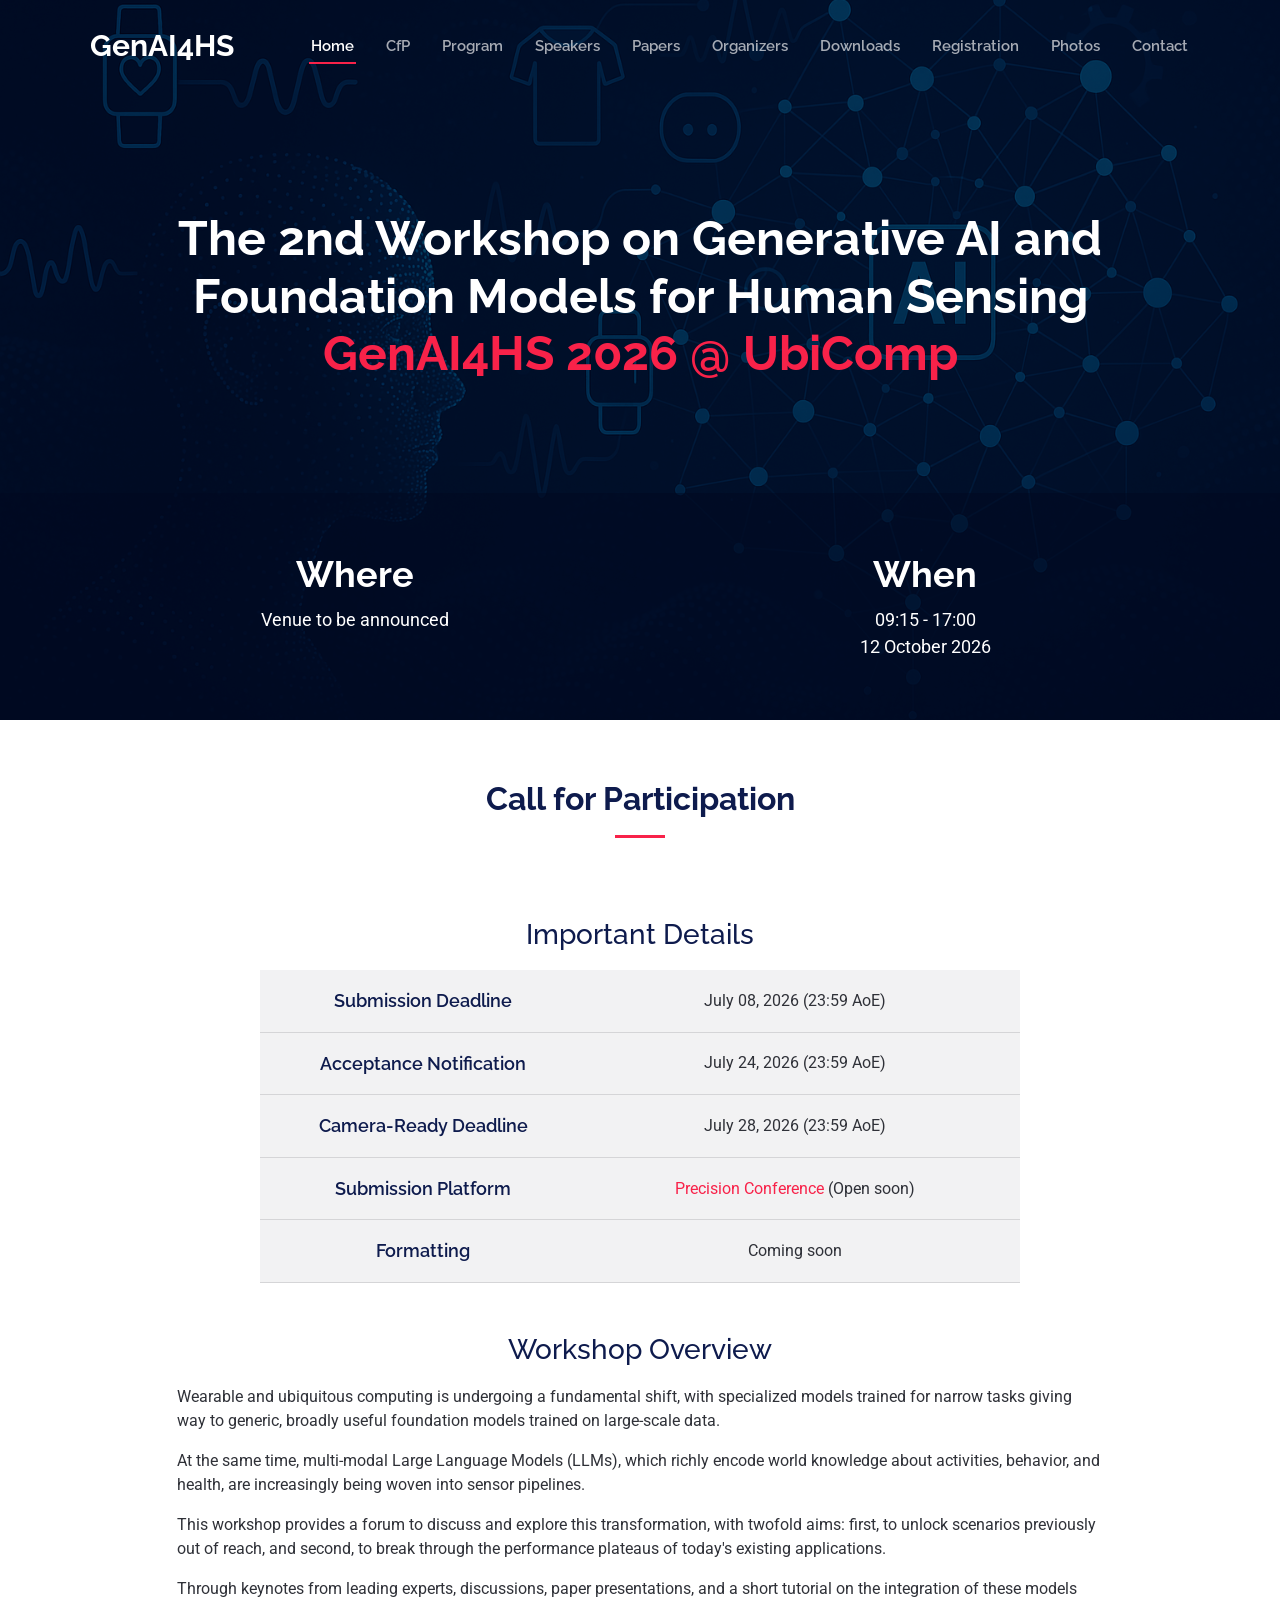
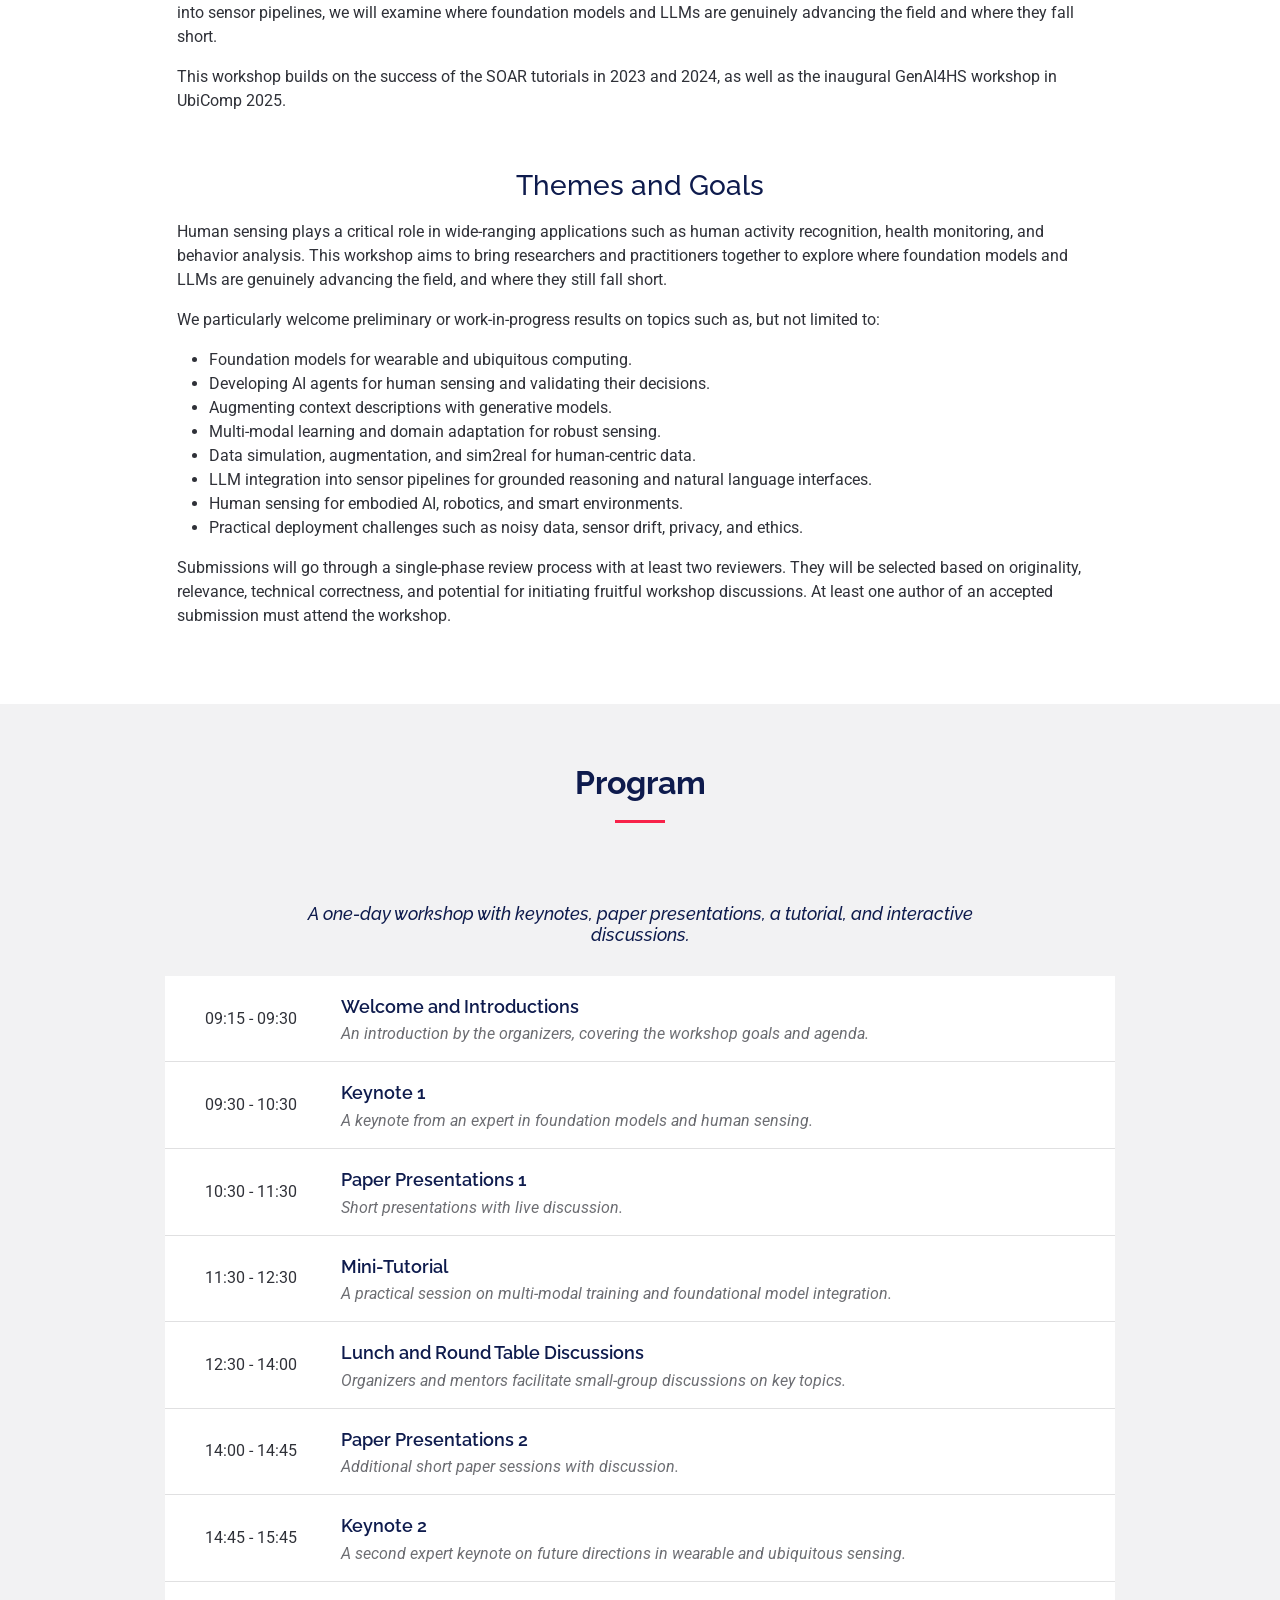
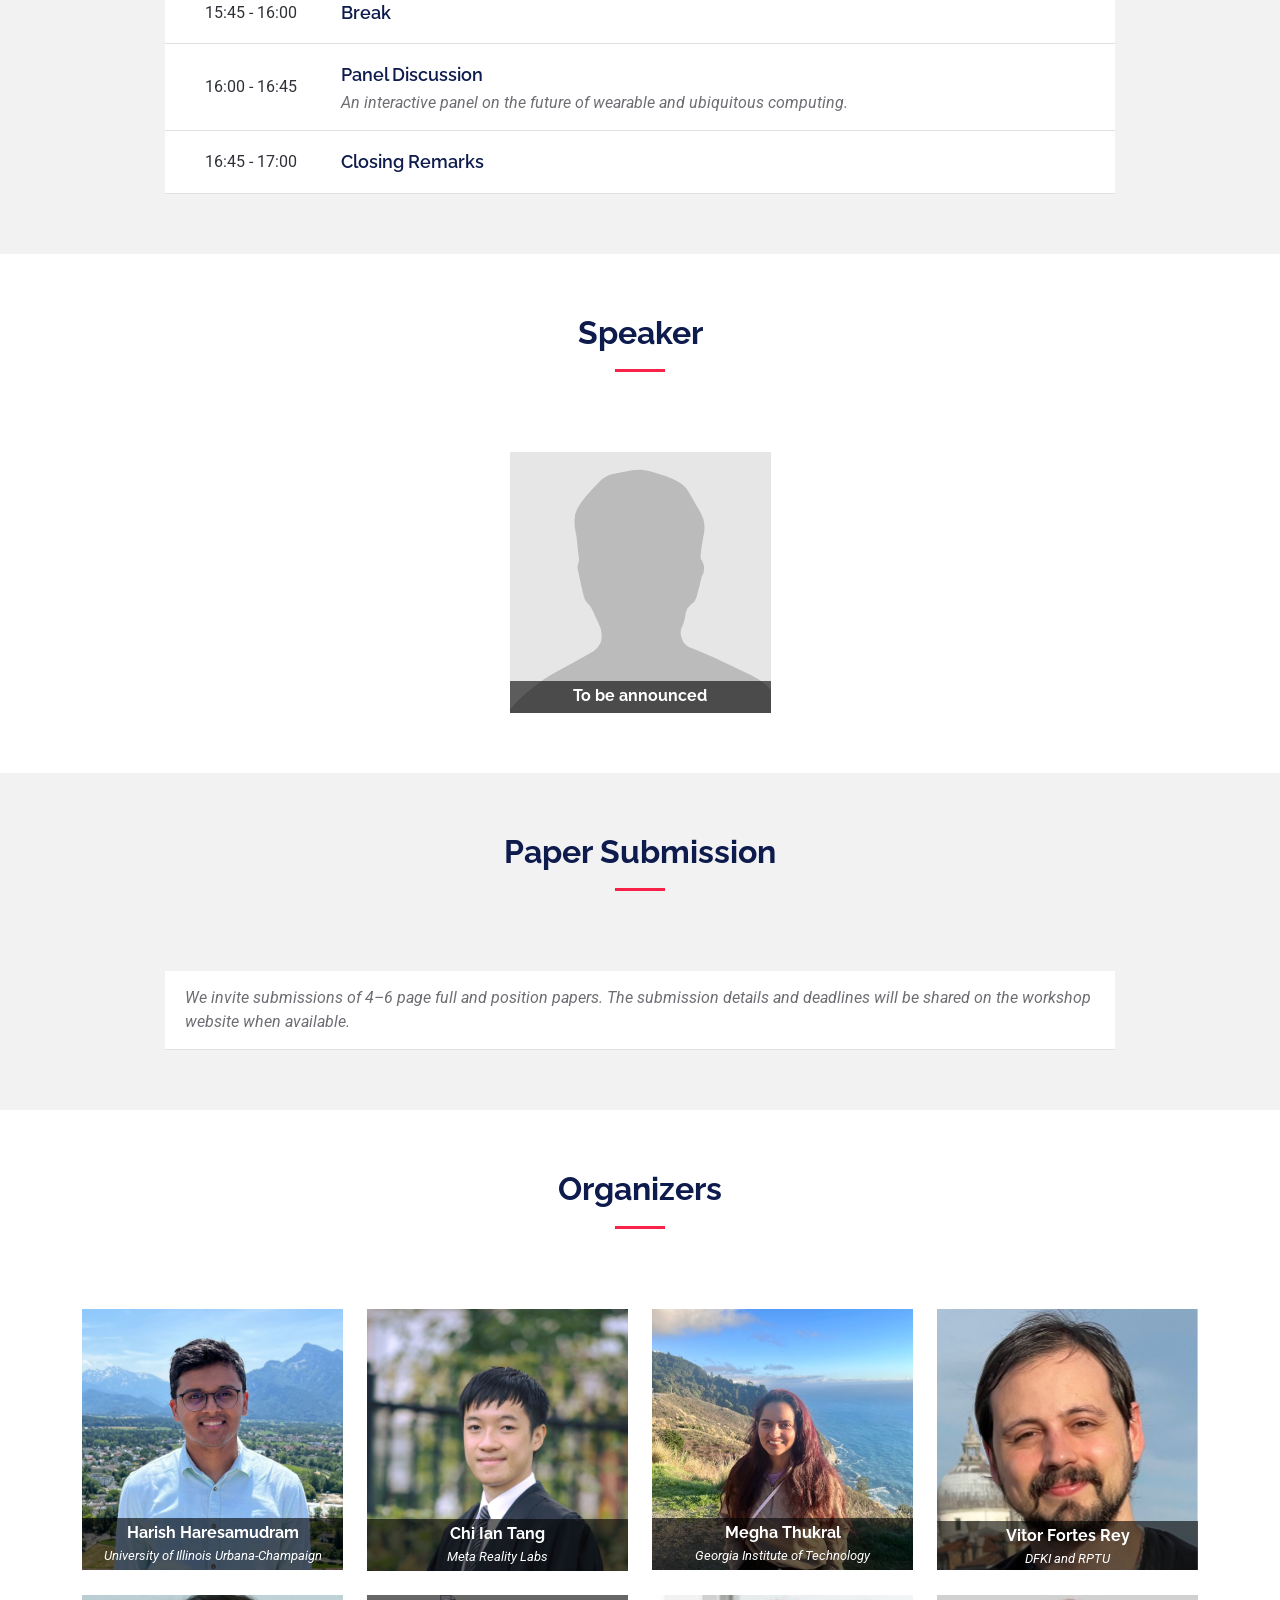
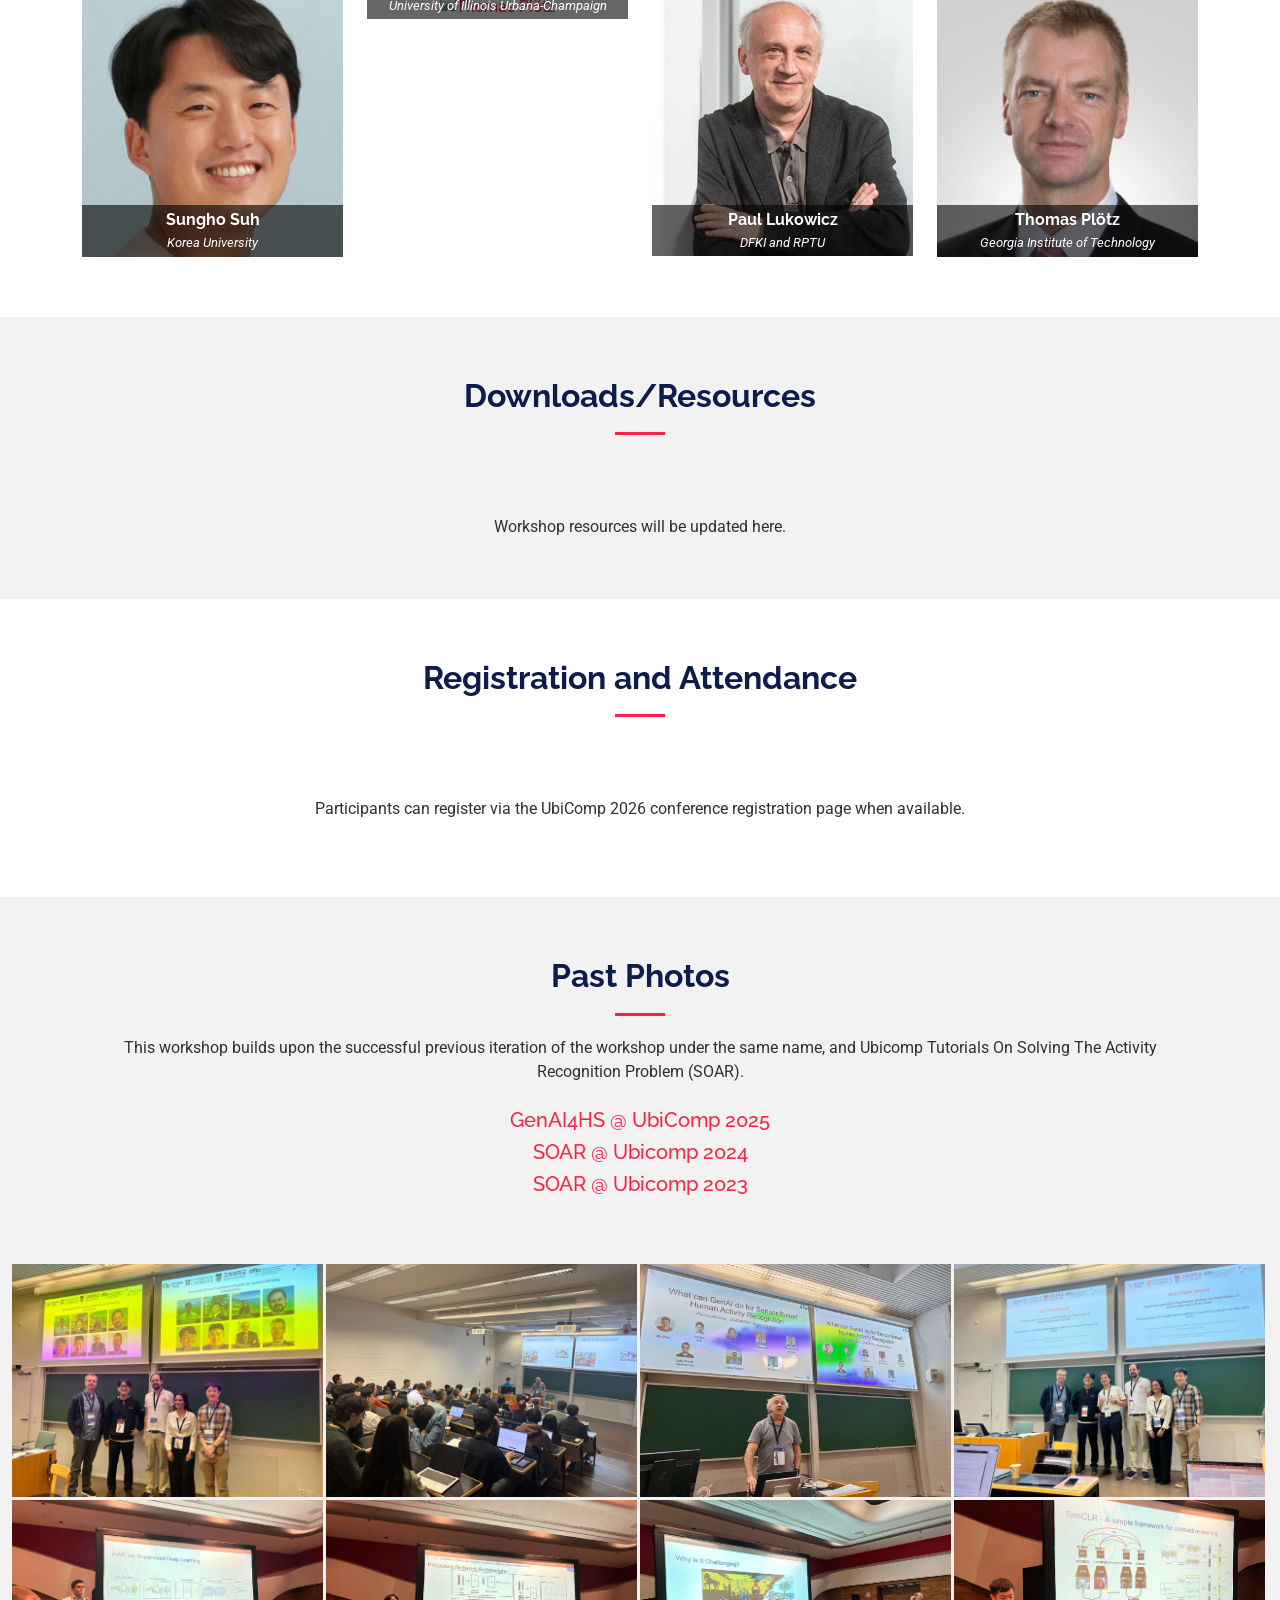
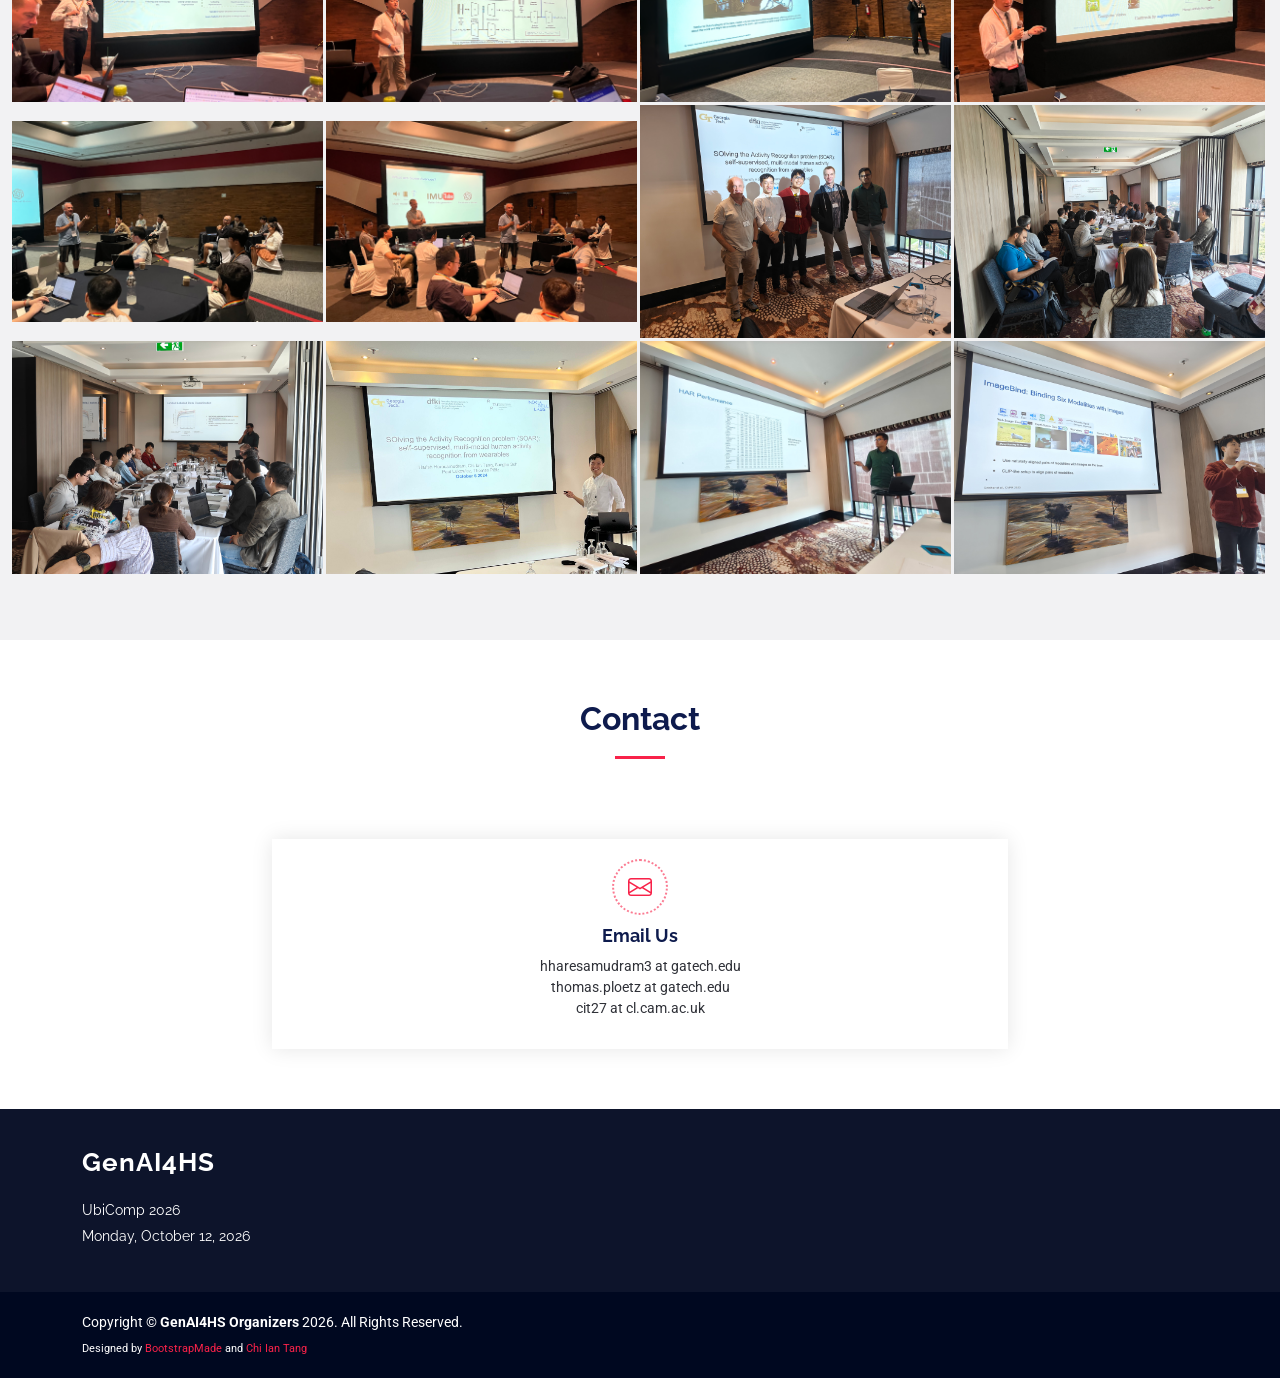
==== 2026/index.html @ e071edc5 "Update website structure" ====
<!DOCTYPE html>
<html lang="en">

<head>
  <meta charset="utf-8">
  <meta content="width=device-width, initial-scale=1.0" name="viewport">
  <title>GenAI4HS 2026</title>
  <meta name="description" content="GenAI4HS 2026 workshop website for generative AI and foundation models in human sensing.">
  <meta name="keywords" content="GenAI4HS, human sensing, generative AI, foundation models, UbiComp 2026">

  <!-- Favicons -->
  <link rel="icon" href="https://www.ubicomp.org/ubicomp-iswc-2025/wp-content/uploads/2024/12/Ubicomp_2025_icon-200x200.png" sizes="192x192">
  <link rel="apple-touch-icon" href="https://www.ubicomp.org/ubicomp-iswc-2025/wp-content/uploads/2024/12/Ubicomp_2025_icon-200x200.png">

  <!-- Fonts -->
  <link href="https://fonts.googleapis.com" rel="preconnect">
  <link href="https://fonts.gstatic.com" rel="preconnect" crossorigin>
  <link href="https://fonts.googleapis.com/css2?family=Roboto:ital,wght@0,100;0,300;0,400;0,500;0,700;0,900;1,100;1,300;1,400;1,500;1,700;1,900&family=Raleway:ital,wght@0,100;0,200;0,300;0,400;0,500;0,600;0,700;0,800;0,900;1,100;1,200;1,300;1,400;1,500;1,600;1,700;1,800;1,900&display=swap" rel="stylesheet">
  <link rel="stylesheet" href="https://cdnjs.cloudflare.com/ajax/libs/font-awesome/6.6.0/css/all.min.css">

  <!-- Vendor CSS Files -->
  <link href="../assets/vendor/bootstrap/css/bootstrap.min.css" rel="stylesheet">
  <link href="../assets/vendor/bootstrap-icons/bootstrap-icons.css" rel="stylesheet">
  <link href="../assets/vendor/aos/aos.css" rel="stylesheet">
  <link href="../assets/vendor/glightbox/css/glightbox.min.css" rel="stylesheet">
  <link href="../assets/vendor/swiper/swiper-bundle.min.css" rel="stylesheet">

  <!-- Main CSS File -->
  <link href="../assets/css/main.css" rel="stylesheet">

  <!-- =======================================================
  * Template Name: TheEvent
  * Template URL: https://bootstrapmade.com/theevent-conference-event-bootstrap-template/
  * Updated: Aug 07 2024 with Bootstrap v5.3.3
  * Author: BootstrapMade.com
  * License: https://bootstrapmade.com/license/
  ======================================================== -->
</head>

<body class="index-page">

  <header id="header" class="header d-flex align-items-center fixed-top">
    <div class="container-fluid container-xl position-relative d-flex align-items-center" style="padding: 0 20px 0 20px;">

      <a href="#hero" class="logo d-flex align-items-center me-auto">
        <h1 class="sitename">GenAI4HS</h1>
      </a>

      <nav id="navmenu" class="navmenu">
        <ul>
          <li><a href="#hero" class="active">Home</a></li>
          <li><a href="#cfp">CfP</a></li>
          <li><a href="#schedule">Program</a></li>
          <li><a href="#speakers">Speakers</a></li>
          <li><a href="#papers">Papers</a></li>
          <li><a href="#organizers">Organizers</a></li>
          <li><a href="#downloads">Downloads</a></li>
          <li><a href="#registration">Registration</a></li>
          <li><a href="#past">Photos</a></li>
          <li><a href="#contact">Contact</a></li>
        </ul>
        <i class="mobile-nav-toggle d-xl-none bi bi-list"></i>
      </nav>

    </div>
  </header>

  <main class="main">

    <!-- Hero Section -->
    <section id="hero" class="hero section dark-background">

      <img src="../assets/img/GenAI4HS_teaser.png" alt="" data-aos="fade-in" class="">

      <div class="container d-flex flex-column align-items-center text-center mt-auto">
        <h2 data-aos="fade-in">The 2nd Workshop on Generative AI and Foundation Models for Human Sensing</h2>
        <h2 data-aos="fade-in"><span>GenAI4HS 2026 <a href="https://sigchi.org/events/ubicomp-iswc-2026/"> @ UbiComp</a></span></h2>

      </div>

      <div class="about-info mt-auto position-relative">
        <div class="container position-relative" data-aos="fade-in">
          <div class="row">
            <div class="col-lg-6 text-center">
              <h2>Where</h2>
              <p style="font-size: large;">Venue to be announced</p>
            </div>
            <div class="col-lg-6 text-center">
              <h2>When</h2>
              <p style="font-size: large;">09:15 - 17:00<br>12 October 2026</p>
            </div>
          </div>
        </div>
      </div>

    </section><!-- /Hero Section -->

    <!-- CfP Section -->
    <section id="cfp" class="section">
      <div class="container section-title">
        <h2>Call for Participation</h2>
      </div>

      

      <div class="container schedule">

        <div class="tab-content row justify-content-center" style="margin-bottom: 10px;">
          <div class="col-10 col-lg-8 text-center">
            <h3>Important Details</h3>
          </div>
        </div>

        <div class="tab-content row justify-content-center">
          <div role="tabpanel" class="col-10 col-lg-8" style="background-color: #f2f2f3;">
            <div class="row schedule-item">
              <div class="col-md-5 align-self-center text-md-center"><h4>Submission Deadline</h4></div>
              <div class="col-md-7 align-self-center text-md-center"><time>July 08, 2026 (23:59 AoE)</time></div>
            </div>
            <div class="row schedule-item">
              <div class="col-md-5 align-self-center text-md-center"><h4>Acceptance Notification</h4></div>
              <div class="col-md-7 align-self-center text-md-center"><time>July 24, 2026 (23:59 AoE)</time></div>
            </div>
            <div class="row schedule-item">
              <div class="col-md-5 align-self-center text-md-center"><h4>Camera-Ready Deadline</h4></div>
              <div class="col-md-7 align-self-center text-md-center"><time>July 28, 2026 (23:59 AoE)</time></div>
            </div>
            <div class="row schedule-item"> 
              <div class="col-md-5 align-self-center text-md-center"><h4>Submission Platform</h4></div>
              <div class="col-md-7 align-self-center text-md-center"><a href="https://new.precisionconference.com/submissions">Precision Conference</a> (Open soon)</div>
            </div>
            <div class="row schedule-item"> 
              <div class="col-md-5 align-self-center text-md-center"><h4>Formatting</h4></div>
              <div class="col-md-7 align-self-center text-md-center">Coming soon</div>
            </div>
            <!-- <div class="row schedule-item"> 
              <div class="col-md-5 align-self-center text-md-center"><h4>Paper Length</h4></div>
              <div class="col-md-7 align-self-center text-md-center">4 - 6 pages (excluding references)</div>
            </div> -->
          </div>
        </div>

        <div style="margin-top: 50px;"></div>
        
        <div class="tab-content row justify-content-center" style="margin-bottom: 10px;">
          <div class="col-10 col-lg-8 text-center">
            <h3>Workshop Overview</h3>
          </div>
        </div>

        <div class="row justify-content-center">
          <div class="col-10">
            <p>Wearable and ubiquitous computing is undergoing a fundamental shift, with specialized models trained for narrow tasks giving way to generic, broadly useful foundation models trained on large-scale data.</p>
            <p>At the same time, multi-modal Large Language Models (LLMs), which richly encode world knowledge about activities, behavior, and health, are increasingly being woven into sensor pipelines.</p>
            <p>This workshop provides a forum to discuss and explore this transformation, with twofold aims: first, to unlock scenarios previously out of reach, and second, to break through the performance plateaus of today's existing applications.</p>
            <p>Through keynotes from leading experts, discussions, paper presentations, and a short tutorial on the integration of these models into sensor pipelines, we will examine where foundation models and LLMs are genuinely advancing the field and where they fall short.</p>
            <p>This workshop builds on the success of the SOAR tutorials in 2023 and 2024, as well as the inaugural GenAI4HS workshop in UbiComp 2025.</p>
          </div>
        </div>

        <div class="tab-content row justify-content-center" style="margin-top: 40px; margin-bottom: 10px;">
          <div class="col-10 col-lg-8 text-center">
            <h3>Themes and Goals</h3>
          </div>
        </div>

        <div class="row justify-content-center">
          <div class="col-10">
            <p>Human sensing plays a critical role in wide-ranging applications such as human activity recognition, health monitoring, and behavior analysis. This workshop aims to bring researchers and practitioners together to explore where foundation models and LLMs are genuinely advancing the field, and where they still fall short.</p>
            <p>We particularly welcome preliminary or work-in-progress results on topics such as, but not limited to:</p>
            <ul>
              <li>Foundation models for wearable and ubiquitous computing.</li>
              <li>Developing AI agents for human sensing and validating their decisions.</li>
              <li>Augmenting context descriptions with generative models.</li>
              <li>Multi-modal learning and domain adaptation for robust sensing.</li>
              <li>Data simulation, augmentation, and sim2real for human-centric data.</li>
              <li>LLM integration into sensor pipelines for grounded reasoning and natural language interfaces.</li>
              <li>Human sensing for embodied AI, robotics, and smart environments.</li>
              <li>Practical deployment challenges such as noisy data, sensor drift, privacy, and ethics.</li>
            </ul>
            <p>Submissions will go through a single-phase review process with at least two reviewers. They will be selected based on originality, relevance, technical correctness, and potential for initiating fruitful workshop discussions. At least one author of an accepted submission must attend the workshop.</p>
          </div>
        </div>

      </div>
    </section><!-- /CfP Section -->

    <!-- Schedule Section -->
    <section id="schedule" class="schedule section light-background">
      <div class="container section-title">
        <h2>Program</h2>
      </div>

      <div class="container">
        <div class="tab-content row justify-content-center">
          <div class="col-10">
            <h3 class="sub-heading">A one-day workshop with keynotes, paper presentations, a tutorial, and interactive discussions.</h3>
          </div>
        </div>
        <div class="tab-content row justify-content-center">
          <div role="tabpanel" class="col-10" style="background-color: white;">
            <div class="row schedule-item">
              <div class="col-md-2 align-self-center text-md-center"><time>09:15 - 09:30</time></div>
              <div class="col-md-10 align-self-center">
                <h4>Welcome and Introductions</h4>
                <p>An introduction by the organizers, covering the workshop goals and agenda.</p>
              </div>
            </div>
            <div class="row schedule-item justify-content-center">
              <div class="col-md-2 align-self-center text-md-center"><time>09:30 - 10:30</time></div>
              <div class="col-md-10 align-self-center">
                <h4>Keynote 1</h4>
                <p>A keynote from an expert in foundation models and human sensing.</p>
              </div>
            </div>
            <div class="row schedule-item justify-content-center">
              <div class="col-md-2 align-self-center text-md-center"><time>10:30 - 11:30</time></div>
              <div class="col-md-10 align-self-center">
                <h4>Paper Presentations 1</h4>
                <p>Short presentations with live discussion.</p>
              </div>
            </div>
            <div class="row schedule-item justify-content-center">
              <div class="col-md-2 align-self-center text-md-center"><time>11:30 - 12:30</time></div>
              <div class="col-md-10 align-self-center">
                <h4>Mini-Tutorial</h4>
                <p>A practical session on multi-modal training and foundational model integration.</p>
              </div>
            </div>
            <div class="row schedule-item justify-content-center">
              <div class="col-md-2 align-self-center text-md-center"><time>12:30 - 14:00</time></div>
              <div class="col-md-10 align-self-center">
                <h4>Lunch and Round Table Discussions</h4>
                <p>Organizers and mentors facilitate small-group discussions on key topics.</p>
              </div>
            </div>
            <div class="row schedule-item justify-content-center">
              <div class="col-md-2 align-self-center text-md-center"><time>14:00 - 14:45</time></div>
              <div class="col-md-10 align-self-center">
                <h4>Paper Presentations 2</h4>
                <p>Additional short paper sessions with discussion.</p>
              </div>
            </div>
            <div class="row schedule-item justify-content-center">
              <div class="col-md-2 align-self-center text-md-center"><time>14:45 - 15:45</time></div>
              <div class="col-md-10 align-self-center">
                <h4>Keynote 2</h4>
                <p>A second expert keynote on future directions in wearable and ubiquitous sensing.</p>
              </div>
            </div>
            <div class="row schedule-item justify-content-center">
              <div class="col-md-2 align-self-center text-md-center"><time>15:45 - 16:00</time></div>
              <div class="col-md-10 align-self-center">
                <h4>Break</h4>
              </div>
            </div>
            <div class="row schedule-item justify-content-center">
              <div class="col-md-2 align-self-center text-md-center"><time>16:00 - 16:45</time></div>
              <div class="col-md-10 align-self-center">
                <h4>Panel Discussion</h4>
                <p>An interactive panel on the future of wearable and ubiquitous computing.</p>
              </div>
            </div>
            <div class="row schedule-item justify-content-center">
              <div class="col-md-2 align-self-center text-md-center"><time>16:45 - 17:00</time></div>
              <div class="col-md-10 align-self-center">
                <h4>Closing Remarks</h4>
              </div>
            </div>
          </div>
        </div>
      </div>
    </section><!-- /Schedule Section -->

    <!-- Speakers Section -->
    <section id="speakers" class="speakers section">

      <!-- Section Title -->
      <div class="container section-title">
        <h2>Speaker<br></h2>
      </div><!-- End Section Title -->

      <div class="container">

        <div class="row gy-4 justify-content-center">

          <div class="col-xl-3 col-lg-4 col-md-6">
            <div class="member">
              <a href=""><img src="../assets/img/speakers/profile_photo_placeholder_square.svg" class="img-fluid profile" alt=""></a>
              <div class="member-info">
                <div class="member-info-content">
                  <h4><a href="">To be announced</a></h4>
                  <span></span>
                </div>
                <div class="social">
                  <a href=""><i class="fa-solid fa-graduation-cap"></i></a>
                  <a href=""><i class="bi bi-linkedin"></i></a>
                </div>
              </div>
            </div>
          </div><!-- End Team Member -->

        </div>

      </div>

    </section><!-- /Speakers Section -->

    <!-- Accepted Section -->
    <section id="papers" class="schedule section light-background">
      <div class="container section-title">
        <h2>Paper Submission</h2>
      </div>

      <div class="container">
        <div class="row justify-content-center">
          <div role="tabpanel" class="col-10" style="background-color: white;">
            <div class="row schedule-item">
              <div class="col-md-12 align-self-center">
                <p>We invite submissions of 4–6 page full and position papers. The submission details and deadlines will be shared on the workshop website when available.</p>
              </div>
            </div>
          </div>
        </div>
      </div>
    </section><!-- /Paper Submission Section -->

    <!-- organizers Section -->
    <section id="organizers" class="speakers section">
      <div class="container section-title">
        <h2>Organizers</h2>
      </div>

      <div class="container">
        <div class="row gy-4 justify-content-center">

          <div class="col-xl-3 col-lg-4 col-md-6">
            <div class="member">
              <a href="https://harkash.github.io/"><img src="../assets/img/speakers/harish.jpeg" class="img-fluid profile" alt="Harish Haresamudram"></a>
              <div class="member-info">
                <div class="member-info-content">
                  <h4><a href="https://harkash.github.io/">Harish Haresamudram</a></h4>
                  <span>University of Illinois Urbana-Champaign</span>
                </div>
                <div class="social">
                  <a href="https://scholar.google.com/citations?user=ThV9ezEAAAAJ"><i class="fa-solid fa-graduation-cap"></i></a>
                  <a href="https://www.linkedin.com/in/hharesamudram"><i class="bi bi-linkedin"></i></a>
                </div>
              </div>
            </div>
          </div><!-- End Team Member -->

          <div class="col-xl-3 col-lg-4 col-md-6">
            <div class="member">
              <a href="https://iantang.co/"><img src="../assets/img/speakers/citang.jpg" class="img-fluid profile" alt="Chi Ian Tang"></a>
              <div class="member-info">
                <div class="member-info-content">
                  <h4><a href="https://iantang.co/">Chi Ian Tang</a></h4>
                  <span>Meta Reality Labs</span>
                </div>
                <div class="social">
                  <a href="https://scholar.google.com/citations?user=xqXm3xUAAAAJ"><i class="fa-solid fa-graduation-cap"></i></a>
                  <a href="https://www.linkedin.com/in/iantangc"><i class="bi bi-linkedin"></i></a>
                </div>
              </div>
            </div>
          </div><!-- End Team Member -->

          <div class="col-xl-3 col-lg-4 col-md-6">
            <div class="member">
              <a href="https://meghathukral.github.io/"><img src="../assets/img/speakers/megha.jpg" class="img-fluid profile" alt="Megha Thukral"></a>
              <div class="member-info">
                <div class="member-info-content">
                  <h4><a href="https://meghathukral.github.io/">Megha Thukral</a></h4>
                  <span>Georgia Institute of Technology</span>
                </div>
                <div class="social">
                  <a href="https://scholar.google.com/citations?user=gUTZEvgAAAAJ"><i class="fa-solid fa-graduation-cap"></i></a>
                  <a href="https://www.linkedin.com/in/megha-thukral"><i class="bi bi-linkedin"></i></a>
                </div>
              </div>
            </div>
          </div><!-- End Team Member -->

          <div class="col-xl-3 col-lg-4 col-md-6">
            <div class="member">
              <a href="https://scholar.google.com/citations?user=rjJwgO0AAAAJ"><img src="../assets/img/speakers/vitor.png" class="img-fluid profile" alt="Vitor Fortes Rey"></a>
              <div class="member-info">
                <div class="member-info-content">
                  <h4><a href="https://scholar.google.com/citations?user=rjJwgO0AAAAJ">Vitor Fortes Rey</a></h4>
                  <span>DFKI and RPTU</span>
                </div>
                <div class="social">
                  <a href="https://scholar.google.com/citations?user=rjJwgO0AAAAJ"><i class="fa-solid fa-graduation-cap"></i></a>
                </div>
              </div>
            </div>
          </div><!-- End Team Member -->

          <div class="col-xl-3 col-lg-4 col-md-6">
            <div class="member">
              <a href="https://sites.google.com/view/sunghosuh/team"><img src="../assets/img/speakers/sungho.jpg" class="img-fluid profile" alt="Sungho Suh"></a>
              <div class="member-info">
                <div class="member-info-content">
                  <h4><a href="https://sites.google.com/view/sunghosuh/team">Sungho Suh</a></h4>
                  <span>Korea University</span>
                </div>
                <div class="social">
                  <a href="https://scholar.google.com/citations?user=DMjDOYwAAAAJ"><i class="fa-solid fa-graduation-cap"></i></a>
                  <a href="https://www.linkedin.com/in/sungho-suh-08344761/"><i class="bi bi-linkedin"></i></a>
                </div>
              </div>
            </div>
          </div><!-- End Team Member -->

          <div class="col-xl-3 col-lg-4 col-md-6">
            <div class="member">
              <a href="https://rehg.org/"><img src="https://rehg.org/author/james-m.-rehg/avatar_hu04c90c479e673652bed5c9842f99985b_256234_200x200_fill_lanczos_center_2.png" class="img-fluid profile" alt="Thomas Plötz"></a>
              <div class="member-info">
                <div class="member-info-content">
                  <h4><a href="https://rehg.org/">Jim Rehg</a></h4>
                  <span>University of Illinois Urbana-Champaign</span>
                </div>
                <div class="social">
                  <a href="https://scholar.google.com/citations?user=8kA3eDwAAAAJ"><i class="fa-solid fa-graduation-cap"></i></a>
                  <a href="https://www.linkedin.com/in/jimrehg/"><i class="bi bi-linkedin"></i></a>
                </div>
              </div>
            </div>
          </div><!-- End Team Member -->


          <div class="col-xl-3 col-lg-4 col-md-6">
            <div class="member">
              <a href="https://scholar.google.com/citations?user=1FIyc9kAAAAJ"><img src="../assets/img/speakers/paul.jpg" class="img-fluid profile" alt="Paul Lukowicz"></a>
              <div class="member-info">
                <div class="member-info-content">
                  <h4><a href="https://scholar.google.com/citations?user=1FIyc9kAAAAJ">Paul Lukowicz</a></h4>
                  <span>DFKI and RPTU</span>
                </div>
                <div class="social">
                  <a href="https://scholar.google.com/citations?user=1FIyc9kAAAAJ"><i class="fa-solid fa-graduation-cap"></i></a>
                  <a href="https://www.linkedin.com/in/paul-lukowicz-2b6aa35/"><i class="bi bi-linkedin"></i></a>
                </div>
              </div>
            </div>
          </div><!-- End Team Member -->

          <div class="col-xl-3 col-lg-4 col-md-6">
            <div class="member">
              <a href="https://www.cc.gatech.edu/people/thomas-ploetz"><img src="../assets/img/speakers/thomas.jpeg" class="img-fluid profile" alt="Thomas Plötz"></a>
              <div class="member-info">
                <div class="member-info-content">
                  <h4><a href="https://www.cc.gatech.edu/people/thomas-ploetz">Thomas Plötz</a></h4>
                  <span>Georgia Institute of Technology</span>
                </div>
                <div class="social">
                  <a href="https://scholar.google.com/citations?user=kM95eWgAAAAJ"><i class="fa-solid fa-graduation-cap"></i></a>
                  <a href="https://www.linkedin.com/in/thomas-ploetz-99684b25/"><i class="bi bi-linkedin"></i></a>
                </div>
              </div>
            </div>
          </div><!-- End Team Member -->


        </div>
      </div>
    </section><!-- /Organizers Section -->

    <!-- Downloads Section -->
    <section id="downloads" class="section light-background">
      <div class="container section-title">
        <h2>Downloads/Resources</h2>
      </div>

      <div class="container">
        <div class="row justify-content-center">
          <div class="col-12 text-center">
            Workshop resources will be updated here.
          </div>
        </div>
      </div>
    </section><!-- /Downloads Section -->

    <!-- Registrations Section -->
    <section id="registration" class="section">
      <div class="container section-title">
        <h2>Registration and Attendance</h2>
      </div>

      <div class="container">
        <div class="row justify-content-center">
          <div class="col-12 text-center">
            <p>Participants can register via the UbiComp 2026 conference registration page when available.</p>
          </div>
        </div>
      </div>
    </section><!-- /Registration Section -->

    <!-- Past Photos Section -->
    <section id="past" class="venue section light-background">
      <div class="container section-title">
        <h2>Past Photos</h2>
        <p>This workshop builds upon the successful previous iteration of the workshop under the same name, and Ubicomp Tutorials On Solving The Activity Recognition Problem (SOAR).</p>
        <br>
        <h5><a href="../2025/">GenAI4HS @ UbiComp 2025</a></h5>
        <h5><a href="https://sites.google.com/view/soar-tutorial-ubicomp2024/home">SOAR @ Ubicomp 2024</a></h5>
        <h5><a href="https://sites.google.com/view/soar-tutorial-ubicomp2023/home">SOAR @ Ubicomp 2023</a></h5>
      </div>

      <div class="container-fluid venue-gallery-container">
        <div class="row g-0 align-items-center justify-content-center">
          <div class="col-lg-3 col-md-4"><div class="venue-gallery"><a href="../assets/img/photos-gallery/2025-1.jpg" class="glightbox" data-gall="venue-gallery"><img src="../assets/img/photos-gallery/2025-1.jpg" alt="" class="img-fluid"></a></div></div>
          <div class="col-lg-3 col-md-4"><div class="venue-gallery"><a href="../assets/img/photos-gallery/2025-2.jpg" class="glightbox" data-gall="venue-gallery"><img src="../assets/img/photos-gallery/2025-2.jpg" alt="" class="img-fluid"></a></div></div>
          <div class="col-lg-3 col-md-4"><div class="venue-gallery"><a href="../assets/img/photos-gallery/2025-3.jpg" class="glightbox" data-gall="venue-gallery"><img src="../assets/img/photos-gallery/2025-3.jpg" alt="" class="img-fluid"></a></div></div>
          <div class="col-lg-3 col-md-4"><div class="venue-gallery"><a href="../assets/img/photos-gallery/2025-4.jpg" class="glightbox" data-gall="venue-gallery"><img src="../assets/img/photos-gallery/2025-4.jpg" alt="" class="img-fluid"></a></div></div>
          <div class="col-lg-3 col-md-4"><div class="venue-gallery"><a href="../assets/img/photos-gallery/1.png" class="glightbox" data-gall="venue-gallery"><img src="../assets/img/photos-gallery/1.png" alt="" class="img-fluid"></a></div></div>
          <div class="col-lg-3 col-md-4"><div class="venue-gallery"><a href="../assets/img/photos-gallery/2.png" class="glightbox" data-gall="venue-gallery"><img src="../assets/img/photos-gallery/2.png" alt="" class="img-fluid"></a></div></div>
          <div class="col-lg-3 col-md-4"><div class="venue-gallery"><a href="../assets/img/photos-gallery/3.png" class="glightbox" data-gall="venue-gallery"><img src="../assets/img/photos-gallery/3.png" alt="" class="img-fluid"></a></div></div>
          <div class="col-lg-3 col-md-4"><div class="venue-gallery"><a href="../assets/img/photos-gallery/4.png" class="glightbox" data-gall="venue-gallery"><img src="../assets/img/photos-gallery/4.png" alt="" class="img-fluid"></a></div></div>
          <div class="col-lg-3 col-md-4"><div class="venue-gallery"><a href="../assets/img/photos-gallery/5.png" class="glightbox" data-gall="venue-gallery"><img src="../assets/img/photos-gallery/5.png" alt="" class="img-fluid"></a></div></div>
          <div class="col-lg-3 col-md-4"><div class="venue-gallery"><a href="../assets/img/photos-gallery/6.png" class="glightbox" data-gall="venue-gallery"><img src="../assets/img/photos-gallery/6.png" alt="" class="img-fluid"></a></div></div>
          <div class="col-lg-3 col-md-4"><div class="venue-gallery"><a href="../assets/img/photos-gallery/2024-2.jpg" class="glightbox" data-gall="venue-gallery"><img src="../assets/img/photos-gallery/2024-2.jpg" alt="" class="img-fluid"></a></div></div>
          <div class="col-lg-3 col-md-4"><div class="venue-gallery"><a href="../assets/img/photos-gallery/2024-3.jpg" class="glightbox" data-gall="venue-gallery"><img src="../assets/img/photos-gallery/2024-3.jpg" alt="" class="img-fluid"></a></div></div>
          <div class="col-lg-3 col-md-4"><div class="venue-gallery"><a href="../assets/img/photos-gallery/2024-5.jpg" class="glightbox" data-gall="venue-gallery"><img src="../assets/img/photos-gallery/2024-5.jpg" alt="" class="img-fluid"></a></div></div>
          <div class="col-lg-3 col-md-4"><div class="venue-gallery"><a href="../assets/img/photos-gallery/2024-1.jpg" class="glightbox" data-gall="venue-gallery"><img src="../assets/img/photos-gallery/2024-1.jpg" alt="" class="img-fluid"></a></div></div>
          <div class="col-lg-3 col-md-4"><div class="venue-gallery"><a href="../assets/img/photos-gallery/2024-6.jpg" class="glightbox" data-gall="venue-gallery"><img src="../assets/img/photos-gallery/2024-6.jpg" alt="" class="img-fluid"></a></div></div>
          <div class="col-lg-3 col-md-4"><div class="venue-gallery"><a href="../assets/img/photos-gallery/2024-8.jpg" class="glightbox" data-gall="venue-gallery"><img src="../assets/img/photos-gallery/2024-8.jpg" alt="" class="img-fluid"></a></div></div>
        </div>
      </div>
    </section><!-- /Venue Section -->

    <!-- Contact Section -->
    <section id="contact" class="contact section">
      <div class="container section-title">
        <h2>Contact</h2>
      </div>

      <div class="container">
        <div class="row gy-4 justify-content-center">
          <div class="col-12 col-md-8">
            <div class="info-item d-flex flex-column justify-content-center align-items-center">
              <i class="bi bi-envelope"></i>
              <h3>Email Us</h3>
              <p class="text-center">hharesamudram3 at gatech.edu <br> thomas.ploetz at gatech.edu <br> cit27 at cl.cam.ac.uk</p>
            </div>
          </div>
        </div>
      </div>
    </section><!-- /Contact Section -->

  </main>

  <footer id="footer" class="footer dark-background">
    <div class="footer-top">
      <div class="container">
        <div class="row gy-4" style="padding-bottom: 40px;">
          <div class="col-12 footer-about">
            <a href="#" class="logo d-flex align-items-cente justify-content-center justify-content-md-between">
              <span class="sitename">GenAI4HS</span>
            </a>
            <div class="footer-contact col-12 text-center text-md-start">
              <p>UbiComp 2026</p>
              <p>Monday, October 12, 2026</p>
            </div>
          </div>
        </div>
      </div>
    </div>

    <div class="copyright text-center">
      <div class="container d-flex flex-column flex-lg-row justify-content-center justify-content-lg-between align-items-center">

        <div class="d-flex flex-column align-items-center align-items-lg-start">
          <div>
            Copyright © <strong><span>GenAI4HS Organizers</span></strong> 2026. All Rights Reserved.
          </div>
          <div class="credits">
            <small>
              Designed by <a href="https://bootstrapmade.com/">BootstrapMade</a> and <a href="https://iantang.co/">Chi Ian Tang</a>
            </small>
          </div>
        </div>

      </div>
    </div>

  </footer>

  <!-- Scroll Top -->
  <a href="#" id="scroll-top" class="scroll-top d-flex align-items-center justify-content-center"><i class="bi bi-arrow-up-short"></i></a>

  <!-- Preloader -->
  <div id="preloader"></div>

  <!-- Vendor JS Files -->
  <script src="../assets/vendor/bootstrap/js/bootstrap.bundle.min.js"></script>
  <script src="../assets/vendor/aos/aos.js"></script>
  <script src="../assets/vendor/glightbox/js/glightbox.min.js"></script>
  <script src="../assets/vendor/swiper/swiper-bundle.min.js"></script>

  <!-- Main JS File -->
  <script src="../assets/js/main.js"></script>

</body>

</html>
---- assets/css/main.css ----
/**
* Template Name: TheEvent
* Template URL: https://bootstrapmade.com/theevent-conference-event-bootstrap-template/
* Updated: Aug 07 2024 with Bootstrap v5.3.3
* Author: BootstrapMade.com
* License: https://bootstrapmade.com/license/
*/

/*--------------------------------------------------------------
# Font & Color Variables
# Help: https://bootstrapmade.com/color-system/
--------------------------------------------------------------*/
/* Fonts */
:root {
  --default-font: "Roboto",  system-ui, -apple-system, "Segoe UI", Roboto, "Helvetica Neue", Arial, "Noto Sans", "Liberation Sans", sans-serif, "Apple Color Emoji", "Segoe UI Emoji", "Segoe UI Symbol", "Noto Color Emoji";
  --heading-font: "Raleway",  sans-serif;
  --nav-font: "Raleway",  sans-serif;
}

/* Global Colors - The following color variables are used throughout the website. Updating them here will change the color scheme of the entire website */
:root { 
  --background-color: #ffffff; /* Background color for the entire website, including individual sections */
  --default-color: #2f3138; /* Default color used for the majority of the text content across the entire website */
  --heading-color: #0e1b4d; /* Color for headings, subheadings and title throughout the website */
  --accent-color: #f82249; /* Accent color that represents your brand on the website. It's used for buttons, links, and other elements that need to stand out */
  --surface-color: #ffffff; /* The surface color is used as a background of boxed elements within sections, such as cards, icon boxes, or other elements that require a visual separation from the global background. */
  --contrast-color: #ffffff; /* Contrast color for text, ensuring readability against backgrounds of accent, heading, or default colors. */
}

/* Nav Menu Colors - The following color variables are used specifically for the navigation menu. They are separate from the global colors to allow for more customization options */
:root {
  --nav-color: rgba(255, 255, 255, 0.65);  /* The default color of the main navmenu links */
  --nav-hover-color: #ffffff; /* Applied to main navmenu links when they are hovered over or active */
  --nav-mobile-background-color: #ffffff; /* Used as the background color for mobile navigation menu */
  --nav-dropdown-background-color: #ffffff; /* Used as the background color for dropdown items that appear when hovering over primary navigation items */
  --nav-dropdown-color: #212529; /* Used for navigation links of the dropdown items in the navigation menu. */
  --nav-dropdown-hover-color: #f82249; /* Similar to --nav-hover-color, this color is applied to dropdown navigation links when they are hovered over. */
}

/* Color Presets - These classes override global colors when applied to any section or element, providing reuse of the sam color scheme. */

.light-background {
  --background-color: #f2f2f3;
  --surface-color: #ffffff;
}

.dark-background {
  --background-color: #000820;
  --default-color: #ffffff;
  --heading-color: #ffffff;
  --surface-color: #001553;
  --contrast-color: #ffffff;
}

/* Smooth scroll */
:root {
  scroll-behavior: smooth;
}

/*--------------------------------------------------------------
# General Styling & Shared Classes
--------------------------------------------------------------*/
body {
  color: var(--default-color);
  background-color: var(--background-color);
  font-family: var(--default-font);
}

a {
  color: var(--accent-color);
  text-decoration: none;
  transition: 0.3s;
}

a:hover {
  color: color-mix(in srgb, var(--accent-color), transparent 25%);
  text-decoration: none;
}

h1,
h2,
h3,
h4,
h5,
h6 {
  color: var(--heading-color);
  font-family: var(--heading-font);
}

/* Pulsating Play Button
------------------------------*/
.pulsating-play-btn {
  width: 94px;
  height: 94px;
  background: radial-gradient(var(--accent-color) 50%, color-mix(in srgb, var(--accent-color), transparent 75%) 52%);
  border-radius: 50%;
  display: block;
  position: relative;
  overflow: hidden;
}

.pulsating-play-btn:before {
  content: "";
  position: absolute;
  width: 120px;
  height: 120px;
  animation-delay: 0s;
  animation: pulsate-play-btn 2s;
  animation-direction: forwards;
  animation-iteration-count: infinite;
  animation-timing-function: steps;
  opacity: 1;
  border-radius: 50%;
  border: 5px solid color-mix(in srgb, var(--accent-color), transparent 30%);
  top: -15%;
  left: -15%;
  background: rgba(198, 16, 0, 0);
}

.pulsating-play-btn:after {
  content: "";
  position: absolute;
  left: 50%;
  top: 50%;
  transform: translateX(-40%) translateY(-50%);
  width: 0;
  height: 0;
  border-top: 10px solid transparent;
  border-bottom: 10px solid transparent;
  border-left: 15px solid #fff;
  z-index: 100;
  transition: all 400ms cubic-bezier(0.55, 0.055, 0.675, 0.19);
}

.pulsating-play-btn:hover:before {
  content: "";
  position: absolute;
  left: 50%;
  top: 50%;
  transform: translateX(-40%) translateY(-50%);
  width: 0;
  height: 0;
  border: none;
  border-top: 10px solid transparent;
  border-bottom: 10px solid transparent;
  border-left: 15px solid #fff;
  z-index: 200;
  animation: none;
  border-radius: 0;
}

.pulsating-play-btn:hover:after {
  border-left: 15px solid var(--accent-color);
  transform: scale(20);
}

@keyframes pulsate-play-btn {
  0% {
    transform: scale(0.6, 0.6);
    opacity: 1;
  }

  100% {
    transform: scale(1, 1);
    opacity: 0;
  }
}

/* PHP Email Form Messages
------------------------------*/
.php-email-form .error-message {
  display: none;
  background: #df1529;
  color: #ffffff;
  text-align: left;
  padding: 15px;
  margin-bottom: 24px;
  font-weight: 600;
}

.php-email-form .sent-message {
  display: none;
  color: #ffffff;
  background: #059652;
  text-align: center;
  padding: 15px;
  margin-bottom: 24px;
  font-weight: 600;
}

.php-email-form .loading {
  display: none;
  background: var(--surface-color);
  text-align: center;
  padding: 15px;
  margin-bottom: 24px;
}

.php-email-form .loading:before {
  content: "";
  display: inline-block;
  border-radius: 50%;
  width: 24px;
  height: 24px;
  margin: 0 10px -6px 0;
  border: 3px solid var(--accent-color);
  border-top-color: var(--surface-color);
  animation: php-email-form-loading 1s linear infinite;
}

@keyframes php-email-form-loading {
  0% {
    transform: rotate(0deg);
  }

  100% {
    transform: rotate(360deg);
  }
}

/*--------------------------------------------------------------
# Global Header
--------------------------------------------------------------*/
.header {
  --background-color: rgba(0, 0, 0, 0);
  --heading-color: #ffffff;
  color: var(--default-color);
  background-color: var(--background-color);
  padding: 20px 0;
  transition: all 0.05s;
  z-index: 997;
}

.header .logo {
  line-height: 1;
}

.header .logo img {
  max-height: 36px;
  margin-right: 8px;
}

.header .logo h1 {
  font-size: 30px;
  margin: 0;
  font-weight: 700;
  color: var(--heading-color);
}

.header .cta-btn,
.header .cta-btn:focus {
  color: var(--contrast-color);
  background: var(--accent-color);
  font-size: 14px;
  padding: 8px 25px;
  margin: 0 30px 0 30px;
  border-radius: 50px;
  transition: 0.3s;
}

.header .cta-btn:hover,
.header .cta-btn:focus:hover {
  color: var(--contrast-color);
  background: color-mix(in srgb, var(--accent-color), transparent 15%);
}

@media (max-width: 1200px) {
  .header .logo {
    order: 1;
  }

  .header .btn-getstarted {
    order: 2;
    margin: 0 15px 0 0;
    padding: 6px 15px;
  }

  .header .navmenu {
    order: 3;
  }
}

.scrolled .header {
  box-shadow: 0px 0 18px rgba(0, 0, 0, 0.1);
}

/* Global Header on Scroll
------------------------------*/
.scrolled .header {
  --background-color: rgba(1, 8, 33, 0.82);
}

/*--------------------------------------------------------------
# Navigation Menu
--------------------------------------------------------------*/
/* Desktop Navigation */
@media (min-width: 1200px) {
  .navmenu {
    padding: 0;
  }

  .navmenu ul {
    margin: 0;
    padding: 0;
    display: flex;
    list-style: none;
    align-items: center;
  }

  .navmenu li {
    position: relative;
  }

  .navmenu>ul>li {
    white-space: nowrap;
    padding: 15px 14px;
  }

  .navmenu>ul>li:last-child {
    padding-right: 0;
  }

  .navmenu a,
  .navmenu a:focus {
    color: var(--nav-color);
    font-size: 15px;
    padding: 0 2px;
    font-family: var(--nav-font);
    font-weight: 600;
    display: flex;
    align-items: center;
    justify-content: space-between;
    white-space: nowrap;
    transition: 0.3s;
    position: relative;
  }

  .navmenu a i,
  .navmenu a:focus i {
    font-size: 12px;
    line-height: 0;
    margin-left: 5px;
    transition: 0.3s;
  }

  .navmenu>ul>li>a:before {
    content: "";
    position: absolute;
    height: 2px;
    bottom: -6px;
    left: 0;
    background-color: var(--accent-color);
    visibility: hidden;
    width: 0px;
    transition: all 0.3s ease-in-out 0s;
  }

  .navmenu a:hover:before,
  .navmenu li:hover>a:before,
  .navmenu .active:before {
    visibility: visible;
    width: 100%;
  }

  .navmenu li:hover>a,
  .navmenu .active,
  .navmenu .active:focus {
    color: var(--nav-hover-color);
  }

  .navmenu .dropdown ul {
    margin: 0;
    padding: 10px 0;
    background: var(--nav-dropdown-background-color);
    display: block;
    position: absolute;
    visibility: hidden;
    left: 14px;
    top: 130%;
    opacity: 0;
    transition: 0.3s;
    border-radius: 4px;
    z-index: 99;
    box-shadow: 0px 0px 30px rgba(0, 0, 0, 0.1);
  }

  .navmenu .dropdown ul li {
    min-width: 200px;
  }

  .navmenu .dropdown ul a {
    padding: 10px 20px;
    font-size: 15px;
    text-transform: none;
    color: var(--nav-dropdown-color);
  }

  .navmenu .dropdown ul a i {
    font-size: 12px;
  }

  .navmenu .dropdown ul a:hover,
  .navmenu .dropdown ul .active:hover,
  .navmenu .dropdown ul li:hover>a {
    color: var(--nav-dropdown-hover-color);
  }

  .navmenu .dropdown:hover>ul {
    opacity: 1;
    top: 100%;
    visibility: visible;
  }

  .navmenu .dropdown .dropdown ul {
    top: 0;
    left: -90%;
    visibility: hidden;
  }

  .navmenu .dropdown .dropdown:hover>ul {
    opacity: 1;
    top: 0;
    left: -100%;
    visibility: visible;
  }
}

/* Mobile Navigation */
@media (max-width: 1199px) {
  .mobile-nav-toggle {
    color: var(--nav-color);
    font-size: 28px;
    line-height: 0;
    margin-right: 10px;
    cursor: pointer;
    transition: color 0.3s;
  }

  .navmenu {
    padding: 0;
    z-index: 9997;
  }

  .navmenu ul {
    display: none;
    list-style: none;
    position: absolute;
    inset: 60px 20px 20px 20px;
    padding: 10px 0;
    margin: 0;
    border-radius: 6px;
    background-color: var(--nav-dropdown-background-color);
    border: 1px solid color-mix(in srgb, var(--default-color), transparent 90%);
    box-shadow: none;
    overflow-y: auto;
    transition: 0.3s;
    z-index: 9998;
  }

  .navmenu a,
  .navmenu a:focus {
    color: var(--nav-dropdown-color);
    padding: 10px 20px;
    font-family: var(--nav-font);
    font-size: 17px;
    font-weight: 500;
    display: flex;
    align-items: center;
    justify-content: space-between;
    white-space: nowrap;
    transition: 0.3s;
  }

  .navmenu a i,
  .navmenu a:focus i {
    font-size: 12px;
    line-height: 0;
    margin-left: 5px;
    width: 30px;
    height: 30px;
    display: flex;
    align-items: center;
    justify-content: center;
    border-radius: 50%;
    transition: 0.3s;
    background-color: color-mix(in srgb, var(--accent-color), transparent 90%);
  }

  .navmenu a i:hover,
  .navmenu a:focus i:hover {
    background-color: var(--accent-color);
    color: var(--contrast-color);
  }

  .navmenu a:hover,
  .navmenu .active,
  .navmenu .active:focus {
    color: var(--nav-dropdown-hover-color);
  }

  .navmenu .active i,
  .navmenu .active:focus i {
    background-color: var(--accent-color);
    color: var(--contrast-color);
    transform: rotate(180deg);
  }

  .navmenu .dropdown ul {
    position: static;
    display: none;
    z-index: 99;
    padding: 10px 0;
    margin: 10px 20px;
    background-color: var(--nav-dropdown-background-color);
    transition: all 0.5s ease-in-out;
  }

  .navmenu .dropdown ul ul {
    background-color: rgba(33, 37, 41, 0.1);
  }

  .navmenu .dropdown>.dropdown-active {
    display: block;
    background-color: rgba(33, 37, 41, 0.03);
  }

  .mobile-nav-active {
    overflow: hidden;
  }

  .mobile-nav-active .mobile-nav-toggle {
    color: #fff;
    position: absolute;
    font-size: 32px;
    top: 15px;
    right: 15px;
    margin-right: 0;
    z-index: 9999;
  }

  .mobile-nav-active .navmenu {
    position: fixed;
    overflow: hidden;
    inset: 0;
    background: rgba(33, 37, 41, 0.8);
    transition: 0.3s;
  }

  .mobile-nav-active .navmenu>ul {
    display: block;
  }
}

/*--------------------------------------------------------------
# Global Footer
--------------------------------------------------------------*/
.footer {
  color: var(--default-color);
  background-color: var(--background-color);
  font-size: 14px;
  position: relative;
}

.footer .footer-top {
  background-color: color-mix(in srgb, var(--background-color), white 5%);
  padding-top: 40px;
}

.footer .footer-about .logo {
  line-height: 1;
  margin-bottom: 25px;
}

.footer .footer-about .logo img {
  max-height: 40px;
  margin-right: 6px;
}

.footer .footer-about .logo span {
  color: var(--heading-color);
  font-family: var(--heading-font);
  font-size: 26px;
  font-weight: 700;
  letter-spacing: 1px;
}

.footer .footer-about p {
  font-size: 14px;
  font-family: var(--heading-font);
}

.footer h4 {
  font-size: 16px;
  font-weight: 600;
  position: relative;
  padding-bottom: 12px;
  margin-bottom: 15px;
}

.footer h4::after {
  content: "";
  position: absolute;
  display: block;
  width: 20px;
  height: 2px;
  background: var(--accent-color);
  bottom: 0;
  left: 0;
}

.footer .footer-links {
  margin-bottom: 30px;
}

.footer .footer-links ul {
  list-style: none;
  padding: 0;
  margin: 0;
}

.footer .footer-links ul i {
  padding-right: 2px;
  font-size: 12px;
  line-height: 0;
}

.footer .footer-links ul li {
  padding: 10px 0;
  display: flex;
  align-items: center;
}

.footer .footer-links ul li:first-child {
  padding-top: 0;
}

.footer .footer-links ul a {
  color: color-mix(in srgb, var(--default-color), transparent 30%);
  display: inline-block;
  line-height: 1;
}

.footer .footer-links ul a:hover {
  color: var(--accent-color);
}

.footer .footer-contact p {
  margin-bottom: 5px;
}

.footer .copyright {
  padding: 20px 0;
}

.footer .copyright p {
  margin-bottom: 0;
}

.footer .credits {
  margin-top: 5px;
  font-size: 13px;
}

.footer .social-links a {
  font-size: 18px;
  display: inline-block;
  background: color-mix(in srgb, var(--default-color), transparent 90%);
  color: var(--contrast-color);
  line-height: 1;
  padding: 8px 0;
  margin-right: 4px;
  border-radius: 4px;
  text-align: center;
  width: 36px;
  height: 36px;
  transition: 0.3s;
}

.footer .social-links a:hover {
  background: var(--accent-color);
  text-decoration: none;
}

/*--------------------------------------------------------------
# Preloader
--------------------------------------------------------------*/
#preloader {
  position: fixed;
  inset: 0;
  z-index: 999999;
  overflow: hidden;
  background: var(--background-color);
  transition: all 0.6s ease-out;
}

#preloader:before {
  content: "";
  position: fixed;
  top: calc(50% - 30px);
  left: calc(50% - 30px);
  border: 6px solid #ffffff;
  border-color: var(--accent-color) transparent var(--accent-color) transparent;
  border-radius: 50%;
  width: 60px;
  height: 60px;
  animation: animate-preloader 1.5s linear infinite;
}

@keyframes animate-preloader {
  0% {
    transform: rotate(0deg);
  }

  100% {
    transform: rotate(360deg);
  }
}

/*--------------------------------------------------------------
# Scroll Top Button
--------------------------------------------------------------*/
.scroll-top {
  position: fixed;
  visibility: hidden;
  opacity: 0;
  right: 15px;
  bottom: -15px;
  z-index: 99999;
  background-color: var(--accent-color);
  width: 44px;
  height: 44px;
  border-radius: 50px;
  transition: all 0.4s;
}

.scroll-top i {
  font-size: 24px;
  color: var(--contrast-color);
  line-height: 0;
}

.scroll-top:hover {
  background-color: color-mix(in srgb, var(--accent-color), transparent 20%);
  color: var(--contrast-color);
}

.scroll-top.active {
  visibility: visible;
  opacity: 1;
  bottom: 15px;
}

/*--------------------------------------------------------------
# Disable aos animation delay on mobile devices
--------------------------------------------------------------*/
@media screen and (max-width: 768px) {
  [data-aos-delay] {
    transition-delay: 0 !important;
  }
}

/*--------------------------------------------------------------
# Global Page Titles & Breadcrumbs
--------------------------------------------------------------*/
.page-title {
  --background-color: #000000;
  --heading-color: var(--contrast-color);
  --default-color: var(--contrast-color);
  color: var(--default-color);
  background-color: var(--background-color);
  background-size: cover;
  background-position: center;
  background-repeat: no-repeat;
  padding: 160px 0 80px 0;
  text-align: center;
  position: relative;
}

.page-title:before {
  content: "";
  background-color: color-mix(in srgb, var(--background-color), transparent 50%);
  position: absolute;
  inset: 0;
}

.page-title h1 {
  font-size: 42px;
  font-weight: 700;
  margin-bottom: 10px;
}

.page-title .breadcrumbs ol {
  display: flex;
  flex-wrap: wrap;
  list-style: none;
  justify-content: center;
  padding: 0;
  margin: 0;
  font-size: 16px;
  font-weight: 400;
}

.page-title .breadcrumbs ol li+li {
  padding-left: 10px;
}

.page-title .breadcrumbs ol li+li::before {
  content: "/";
  display: inline-block;
  padding-right: 10px;
  color: color-mix(in srgb, var(--default-color), transparent 50%);
}

/*--------------------------------------------------------------
# Global Sections
--------------------------------------------------------------*/
section,
.section {
  color: var(--default-color);
  background-color: var(--background-color);
  padding: 60px 0;
  scroll-margin-top: 92px;
  overflow: clip;
}

@media (max-width: 1199px) {

  section,
  .section {
    scroll-margin-top: 76px;
  }
}

/*--------------------------------------------------------------
# Global Section Titles
--------------------------------------------------------------*/
.section-title {
  text-align: center;
  padding-bottom: 60px;
  position: relative;
}

.section-title h2 {
  font-size: 32px;
  font-weight: 700;
  margin-bottom: 20px;
  padding-bottom: 20px;
  position: relative;
}

.section-title h2:after {
  content: "";
  position: absolute;
  display: block;
  width: 50px;
  height: 3px;
  background: var(--accent-color);
  left: 0;
  right: 0;
  bottom: 0;
  margin: auto;
}

.section-title p {
  margin-bottom: 0;
}

/*--------------------------------------------------------------
# Hero Section
--------------------------------------------------------------*/
.hero {
  width: 100%;
  min-height: 80vh;
  position: relative;
  padding: 100px 0 0 0;
  display: flex;
  align-items: center;
  justify-content: center;
  flex-direction: column;
}

.hero img {
  position: absolute;
  inset: 0;
  display: block;
  width: 100%;
  height: 100%;
  object-fit: cover;
  z-index: 1;
}

.hero:before {
  content: "";
  background: color-mix(in srgb, var(--background-color), transparent 30%);
  position: absolute;
  inset: 0;
  z-index: 2;
}

.hero .container {
  position: relative;
  z-index: 3;
}

.hero h2 {
  margin: 0;
  font-size: 48px;
  font-weight: 700;
}

.hero h2 span {
  color: var(--accent-color);
}

.hero p {
  color: color-mix(in srgb, var(--default-color), transparent 20%);
  margin: 10px 0 0 0;
  font-size: 24px;
}

@media (max-width: 768px) {
  .hero h2 {
    font-size: 32px;
    line-height: 36px;
  }

  .hero p {
    font-size: 18px;
    line-height: 24px;
  }
}

.hero .about-info {
  overflow: hidden;
  position: relative;
  padding: 60px 0 40px 0;
  z-index: 2;
  width: 100%;
}

.hero .about-info:before {
  content: "";
  background: color-mix(in srgb, var(--background-color), transparent 50%);
  position: absolute;
  bottom: 0;
  top: 0;
  left: 0;
  right: 0;
}

.hero .about-info h2 {
  font-size: 36px;
  font-weight: bold;
  margin-bottom: 10px;
  color: #fff;
}

.hero .about-info h3 {
  font-size: 18px;
  font-weight: bold;
  text-transform: uppercase;
  margin-bottom: 10px;
  color: #fff;
}

.hero .about-info p {
  font-size: 14px;
  margin-bottom: 20px;
  color: #fff;
}

/*--------------------------------------------------------------
# Speakers Section
--------------------------------------------------------------*/
.speakers {
  --default-color: #ffffff;
}

.speakers .member {
  text-align: center;
  position: relative;
  overflow: hidden;
}

.speakers .member .member-info {
  position: absolute;
  padding: 5px 0;
  inset: auto 0 -30px 0;
  background: rgba(0, 0, 0, 0.6);
  transition: 0.4s;
}

@media (max-width:992px) {
  .speakers .member .member-info {
    inset: auto 0 0 0;
  }
}

.speakers .member .member-info-content h4 {
  color: var(--contrast-color);
  font-weight: 700;
  margin-bottom: 4px;
  font-size: 16px;
}

.speakers .member .member-info-content h4 a {
  color: var(--contrast-color);
}

.speakers .member .member-info-content h4 a:hover {
  color: var(--accent-color);
}

.speakers .member .member-info-content span {
  font-style: italic;
  display: block;
  font-size: 13px;
}

.speakers .member .social {
  text-align: center;
  padding-top: 2px;
}

.speakers .member .social a {
  transition: color 0.3s;
  color: color-mix(in srgb, var(--default-color), transparent 30%);
  margin: 0 4px;
  display: inline-block;
}

.speakers .member .social a:hover {
  color: var(--default-color);
}

.speakers .member .social i {
  font-size: 18px;
  margin: 0 2px;
}

.speakers .member:hover .member-info {
  bottom: 0;
}

/*--------------------------------------------------------------
# Schedule Section
--------------------------------------------------------------*/
.schedule {
  /* --background-color: color-mix(in srgb, var(--alt-background-color), transparent 95%); */
}

.schedule .nav-tabs {
  text-align: center;
  margin: auto;
  display: block;
  border-bottom: 0;
  margin-bottom: 30px;
}

.schedule .nav-tabs li {
  display: inline-block;
  margin-bottom: 0;
}

.schedule .nav-tabs a {
  border: none;
  border-radius: 50px;
  font-weight: 600;
  background-color: var(--heading-color);
  color: var(--contrast-color);
  padding: 10px 100px;
}

@media (max-width: 991px) {
  .schedule .nav-tabs a {
    padding: 8px 60px;
  }
}

@media (max-width: 767px) {
  .schedule .nav-tabs a {
    padding: 8px 50px;
  }
}

@media (max-width: 480px) {
  .schedule .nav-tabs a {
    padding: 8px 30px;
  }
}

.schedule .nav-tabs a.active {
  background-color: var(--accent-color);
  color: var(--contrast-color);
}

.schedule .sub-heading {
  text-align: center;
  font-size: 18px;
  font-style: italic;
  margin: 0 auto 30px auto;
}

@media (min-width: 991px) {
  .schedule .sub-heading {
    width: 75%;
  }
}

.schedule .tab-pane {
  transition: ease-in-out 0.2s;
}

.schedule .schedule-item {
  border-bottom: 1px solid color-mix(in srgb, var(--default-color), transparent 85%);
  padding-top: 15px;
  padding-left: 8px;
  padding-right: 8px;
  padding-bottom: 15px;
  transition: background-color ease-in-out 0.3s;
}

.schedule .schedule-item time {
  display: inline-block;
  /* padding-bottom: 5px; */
}

.schedule .schedule-item .speaker {
  width: 60px;
  height: 60px;
  /* overflow: hidden; */
  border-radius: 50%;
  float: center;
  /* margin: 0 15px 0 15px; */
}

.schedule .schedule-item h4 {
  margin-top: 5px;
  margin-bottom: 5px;
}

.schedule .schedule-item .rounded-circle {
  /* height: 100%; */
  margin-top: 5px;
  margin-bottom: 5px;
  width: 60px;
  height: 60px;
  object-fit: cover;
  /* transform: translateX(-50%); */
  /* margin-left: 50%; */
  /* transition: all ease-in-out 0.3s; */
}

.schedule .schedule-item h4 {
  font-size: 18px;
  font-weight: 600;
  margin-bottom: 5px;
}

.schedule .schedule-item h4 span {
  font-style: italic;
  color: color-mix(in srgb, var(--default-color), transparent 50%);
  font-weight: normal;
  font-size: 16px;
}

.schedule .schedule-item p {
  font-style: italic;
  color: color-mix(in srgb, var(--default-color), transparent 30%);
  margin-bottom: 0;
}

/*--------------------------------------------------------------
# Venue Section
--------------------------------------------------------------*/
.venue .container-fluid {
  margin-bottom: 3px;
}

.venue .venue-map iframe {
  width: 100%;
  height: 100%;
  min-height: 300px;
}

.venue .venue-info {
  background: url("../img/venue-info-bg.jpg") top center no-repeat;
  background-size: cover;
  position: relative;
  padding-top: 60px;
  padding-bottom: 60px;
}

.venue .venue-info:before {
  content: "";
  background: rgba(0, 0, 0, 0.5);
  position: absolute;
  bottom: 0;
  top: 0;
  left: 0;
  right: 0;
}

.venue .venue-info h3 {
  font-size: 36px;
  font-weight: 700;
  color: var(--contrast-color);
}

@media (max-width: 574px) {
  .venue .venue-info h3 {
    font-size: 24px;
  }
}

.venue .venue-info p {
  color: var(--contrast-color);
  margin-bottom: 0;
}

.venue .venue-gallery-container {
  padding-right: 12px;
}

.venue .venue-gallery {
  overflow: hidden;
  border-right: 3px solid var(--background-color);
  border-bottom: 3px solid var(--background-color);
}

.venue .venue-gallery img {
  transition: all ease-in-out 0.4s;
}

.venue .venue-gallery:hover img {
  transform: scale(1.1);
}

/*--------------------------------------------------------------
# Hotels Section
--------------------------------------------------------------*/
.hotels .card {
  background-color: var(--surface-color);
  color: var(--default-color);
  border: 1px solid color-mix(in srgb, var(--default-color), transparent 85%);
  position: relative;
  border-radius: 0;
}

.hotels .card .card-img {
  overflow: hidden;
  margin-bottom: 15px;
  border-radius: 0;
}

.hotels .card .card-img img {
  transition: 0.3s ease-in-out;
}

.hotels .card h3 {
  font-weight: 600;
  font-size: 20px;
  margin-bottom: 5px;
  padding: 0 20px;
}

.hotels .card a {
  color: var(--heading-color);
  transition: 0.3;
}

.hotels .card a:hover {
  color: var(--accent-color);
}

.hotels .card .stars {
  padding: 0 20px;
  margin-bottom: 5px;
}

.hotels .card .stars i {
  color: #ffc107;
}

.hotels .card p {
  padding: 0 20px;
  margin-bottom: 20px;
  color: color-mix(in srgb, var(--default-color), transparent 40%);
  font-style: italic;
  font-size: 15px;
}

.hotels .card:hover .card-img img {
  transform: scale(1.1);
}

/*--------------------------------------------------------------
# Gallery Section
--------------------------------------------------------------*/
.gallery {
  overflow: hidden;
}

.gallery .swiper-wrapper {
  height: auto;
}

.gallery .swiper-pagination {
  margin-top: 20px;
  position: relative;
}

.gallery .swiper-pagination .swiper-pagination-bullet {
  background-color: var(--background-color);
  border: 1px solid var(--accent-color);
  width: 12px;
  height: 12px;
  opacity: 1;
}

.gallery .swiper-pagination .swiper-pagination-bullet-active {
  background-color: var(--accent-color);
}

.gallery .swiper-slide-active {
  text-align: center;
}

@media (min-width: 992px) {
  .gallery .swiper-wrapper {
    padding: 40px 0;
  }

  .gallery .swiper-slide-active {
    background: var(--background-color);
    border: 6px solid var(--accent-color);
    padding: 4px;
    z-index: 1;
    transform: scale(1.2);
    transition: none;
  }
}

/*--------------------------------------------------------------
# Sponsors Section
--------------------------------------------------------------*/
.sponsors .clients-wrap {
  border-top: 1px solid color-mix(in srgb, var(--default-color), transparent 85%);
  border-left: 1px solid color-mix(in srgb, var(--default-color), transparent 85%);
}

.sponsors .client-logo {
  background-color: var(--surface-color);
  display: flex;
  justify-content: center;
  align-items: center;
  border-right: 1px solid color-mix(in srgb, var(--default-color), transparent 85%);
  border-bottom: 1px solid color-mix(in srgb, var(--default-color), transparent 85%);
  overflow: hidden;
}

.sponsors .client-logo img {
  padding: 50px;
  max-width: 80%;
  transition: 0.3s;
}

@media (max-width: 640px) {
  .sponsors .client-logo img {
    padding: 30px;
    max-width: 50%;
  }
}

.sponsors .client-logo:hover img {
  transform: scale(1.1);
}

/*--------------------------------------------------------------
# Faq Section
--------------------------------------------------------------*/
.faq .faq-container .faq-item {
  background-color: var(--surface-color);
  position: relative;
  padding: 20px;
  margin-bottom: 15px;
  border: 1px solid color-mix(in srgb, var(--default-color), transparent 85%);
  border-radius: 5px;
  overflow: hidden;
}

.faq .faq-container .faq-item:last-child {
  margin-bottom: 0;
}

.faq .faq-container .faq-item h3 {
  font-weight: 600;
  font-size: 16px;
  line-height: 24px;
  margin: 0 30px 0 0;
  transition: 0.3s;
  cursor: pointer;
  display: flex;
  align-items: center;
}

.faq .faq-container .faq-item h3 .num {
  color: var(--accent-color);
  padding-right: 5px;
}

.faq .faq-container .faq-item h3:hover {
  color: var(--accent-color);
}

.faq .faq-container .faq-item .faq-content {
  display: grid;
  grid-template-rows: 0fr;
  transition: 0.3s ease-in-out;
  visibility: hidden;
  opacity: 0;
}

.faq .faq-container .faq-item .faq-content p {
  margin-bottom: 0;
  overflow: hidden;
}

.faq .faq-container .faq-item .faq-toggle {
  position: absolute;
  top: 20px;
  right: 20px;
  font-size: 16px;
  line-height: 0;
  transition: 0.3s;
  cursor: pointer;
}

.faq .faq-container .faq-item .faq-toggle:hover {
  color: var(--accent-color);
}

.faq .faq-container .faq-active {
  background-color: color-mix(in srgb, var(--accent-color), transparent 97%);
  border-color: color-mix(in srgb, var(--accent-color), transparent 80%);
}

.faq .faq-container .faq-active h3 {
  color: var(--accent-color);
}

.faq .faq-container .faq-active .faq-content {
  grid-template-rows: 1fr;
  visibility: visible;
  opacity: 1;
  padding-top: 10px;
}

.faq .faq-container .faq-active .faq-toggle {
  transform: rotate(90deg);
  color: var(--accent-color);
}

/*--------------------------------------------------------------
# Buy Tickets Section
--------------------------------------------------------------*/
.buy-tickets .pricing-item {
  background-color: var(--surface-color);
  box-shadow: 0 3px 20px -2px rgba(0, 0, 0, 0.1);
  padding-bottom: 30px;
  position: relative;
}

.buy-tickets .pricing-item h3 {
  font-weight: 700;
  margin-bottom: 0;
  font-size: 24px;
}

.buy-tickets .pricing-item h4 {
  font-size: 48px;
  color: var(--accent-color);
  font-weight: 400;
  font-family: var(--heading-font);
  margin-bottom: 25px;
  text-align: center;
}

.buy-tickets .pricing-item h4 sup {
  font-size: 28px;
}

.buy-tickets .pricing-item h4 span {
  color: color-mix(in srgb, var(--default-color), transparent 60%);
  font-size: 18px;
}

.buy-tickets .pricing-item ul {
  padding: 20px 0;
  list-style: none;
  color: color-mix(in srgb, var(--default-color), transparent 40%);
  text-align: left;
  line-height: 20px;
}

.buy-tickets .pricing-item ul li {
  padding-top: 15px;
  display: flex;
  align-items: center;
}

.buy-tickets .pricing-item ul i {
  color: #059652;
  font-size: 24px;
  padding-right: 3px;
}

.buy-tickets .pricing-item ul .na {
  color: color-mix(in srgb, var(--default-color), transparent 60%);
}

.buy-tickets .pricing-item ul .na i {
  color: color-mix(in srgb, var(--default-color), transparent 60%);
}

.buy-tickets .pricing-item ul .na span {
  text-decoration: line-through;
}

.buy-tickets .buy-btn {
  color: var(--contrast-color);
  background-color: var(--accent-color);
  border: 2px solid var(--accent-color);
  display: inline-block;
  padding: 12px 40px;
  border-radius: 4px;
  transition: none;
  font-size: 16px;
  font-weight: 500;
  transition: 0.3s;
  font-family: var(--heading-font);
}

.buy-tickets .buy-btn:hover {
  background: color-mix(in srgb, var(--accent-color), transparent 20%);
}

.buy-tickets .featured {
  background: var(--accent-color);
}

.buy-tickets .featured h3,
.buy-tickets .featured h4,
.buy-tickets .featured h4 span,
.buy-tickets .featured ul,
.buy-tickets .featured ul .na,
.buy-tickets .featured ul i,
.buy-tickets .featured ul .na i {
  color: var(--contrast-color);
}

.buy-tickets .featured .buy-btn {
  background: var(--accent-color);
  color: var(--contrast-color);
  border-color: var(--contrast-color);
}

.buy-tickets .featured .buy-btn:hover {
  background: color-mix(in srgb, var(--accent-color) 90%, black 15%);
  color: var(--contrast-color);
}

/*--------------------------------------------------------------
# Contact Section
--------------------------------------------------------------*/
.contact .info-item {
  background-color: var(--surface-color);
  padding: 20px 15px 30px 15px;
  box-shadow: 0px 0px 20px rgba(0, 0, 0, 0.1);
}

.contact .info-item i {
  font-size: 20px;
  color: var(--accent-color);
  width: 56px;
  height: 56px;
  font-size: 24px;
  display: flex;
  justify-content: center;
  align-items: center;
  border-radius: 4px;
  transition: all 0.3s ease-in-out;
  border-radius: 50%;
  border: 2px dotted color-mix(in srgb, var(--accent-color), transparent 40%);
}

.contact .info-item h3 {
  font-size: 20px;
  font-size: 18px;
  font-weight: 700;
  margin: 10px 0;
}

.contact .info-item p {
  padding: 0;
  margin-bottom: 0;
  font-size: 14px;
}

.contact .php-email-form {
  background-color: var(--surface-color);
  height: 100%;
  padding: 30px;
  box-shadow: 0px 0px 20px rgba(0, 0, 0, 0.1);
}

@media (max-width: 575px) {
  .contact .php-email-form {
    padding: 20px;
  }
}

.contact .php-email-form input[type=text],
.contact .php-email-form input[type=email],
.contact .php-email-form textarea {
  font-size: 14px;
  padding: 10px 15px;
  box-shadow: none;
  border-radius: 0;
  color: var(--default-color);
  background-color: var(--surface-color);
  border-color: color-mix(in srgb, var(--default-color), transparent 80%);
}

.contact .php-email-form input[type=text]:focus,
.contact .php-email-form input[type=email]:focus,
.contact .php-email-form textarea:focus {
  border-color: var(--accent-color);
}

.contact .php-email-form input[type=text]::placeholder,
.contact .php-email-form input[type=email]::placeholder,
.contact .php-email-form textarea::placeholder {
  color: color-mix(in srgb, var(--default-color), transparent 70%);
}

.contact .php-email-form button[type=submit] {
  color: var(--contrast-color);
  background: var(--accent-color);
  border: 0;
  padding: 10px 30px;
  transition: 0.4s;
  border-radius: 50px;
}

.contact .php-email-form button[type=submit]:hover {
  background: color-mix(in srgb, var(--accent-color), transparent 20%);
}

/*--------------------------------------------------------------
# Events Section
--------------------------------------------------------------*/
.events .details h2 {
  font-size: 28px;
  font-weight: 700;
  margin-bottom: 10px;
}

.events .details .social {
  margin-bottom: 15px;
}

.events .details .social a {
  background: color-mix(in srgb, var(--default-color), transparent 92%);
  color: color-mix(in srgb, var(--default-color), transparent 30%);
  line-height: 1;
  display: inline-block;
  text-align: center;
  border-radius: 50%;
  width: 36px;
  height: 36px;
  display: inline-flex;
  align-items: center;
  justify-content: center;
}

.events .details .social a:hover {
  background: var(--accent-color);
  color: var(--contrast-color);
}

.events .details .social a i {
  font-size: 16px;
  line-height: 0;
}

.events .details p {
  color: color-mix(in srgb, var(--default-color), transparent 30%);
  font-size: 15px;
  margin-bottom: 10px;
}

/*--------------------------------------------------------------
# Starter Section Section
--------------------------------------------------------------*/
.starter-section {
  /* Add your styles here */
}

.profile {
  width: 100%;
}
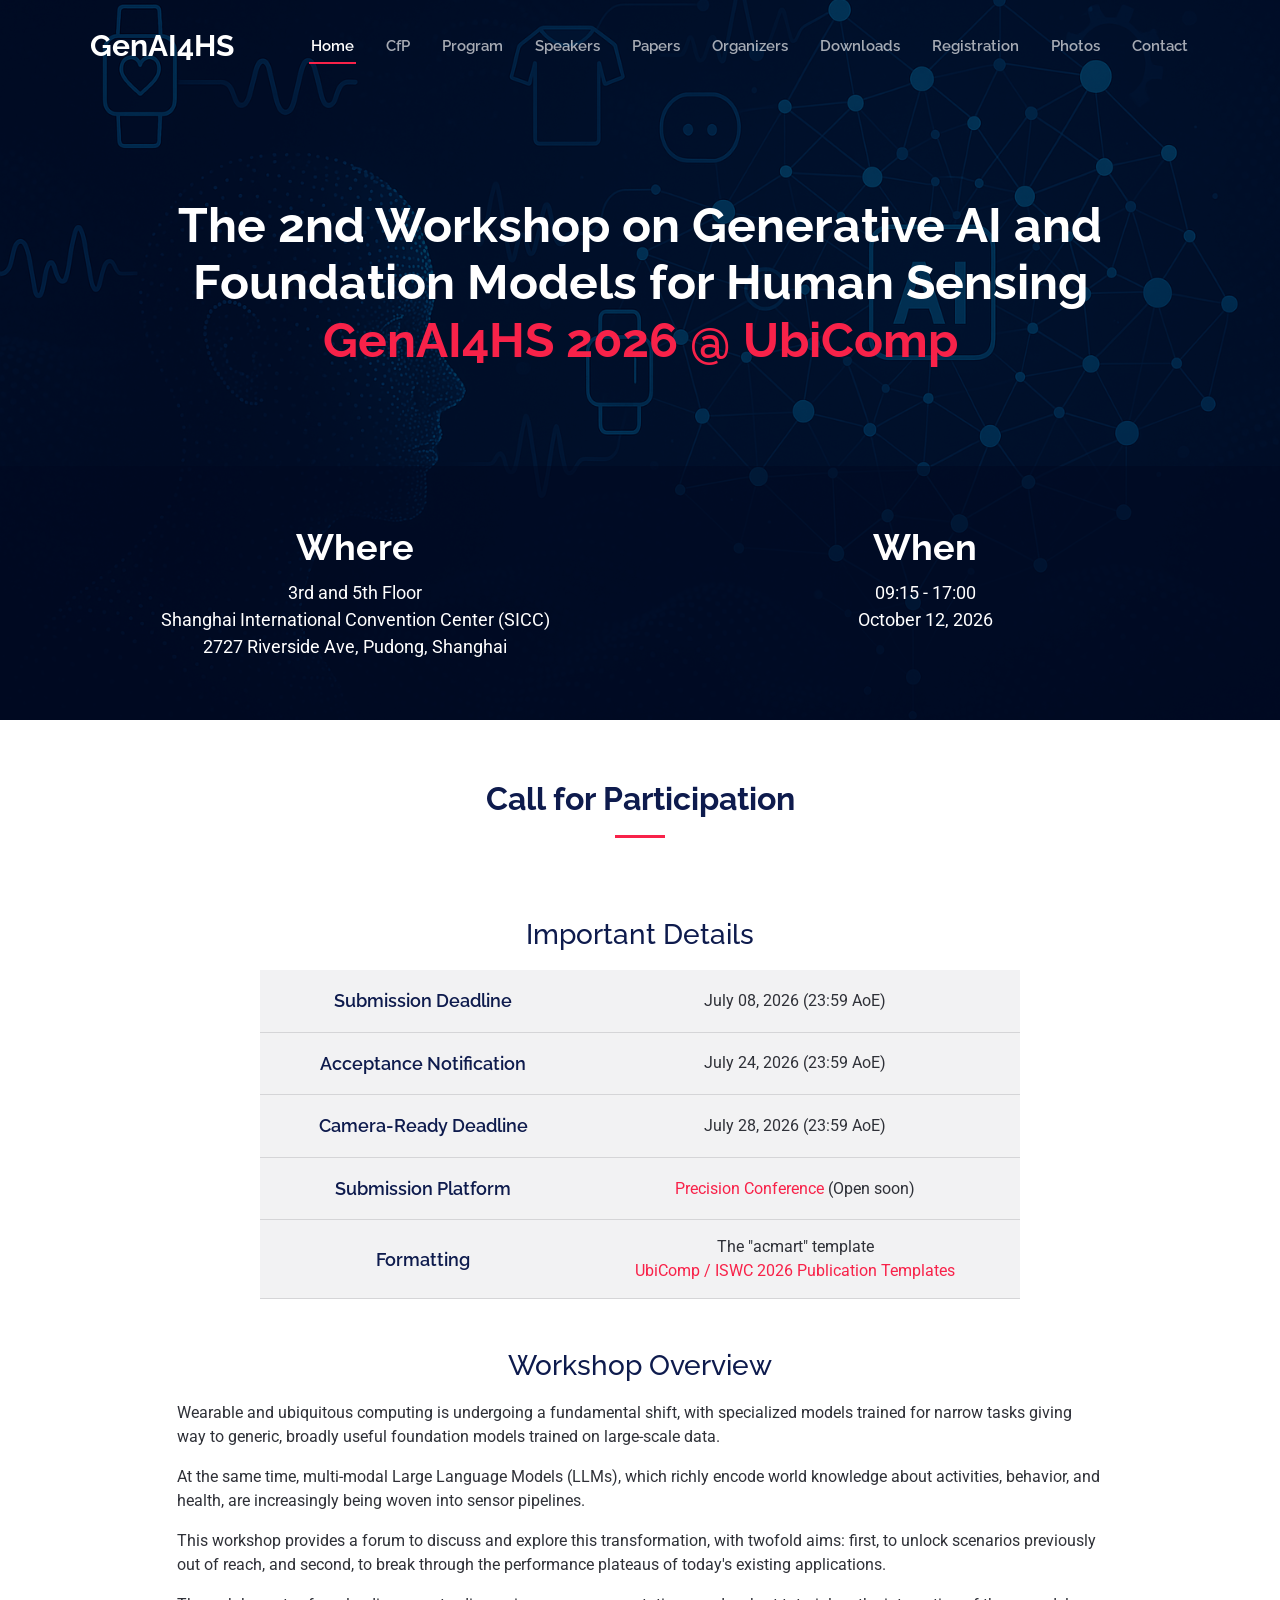
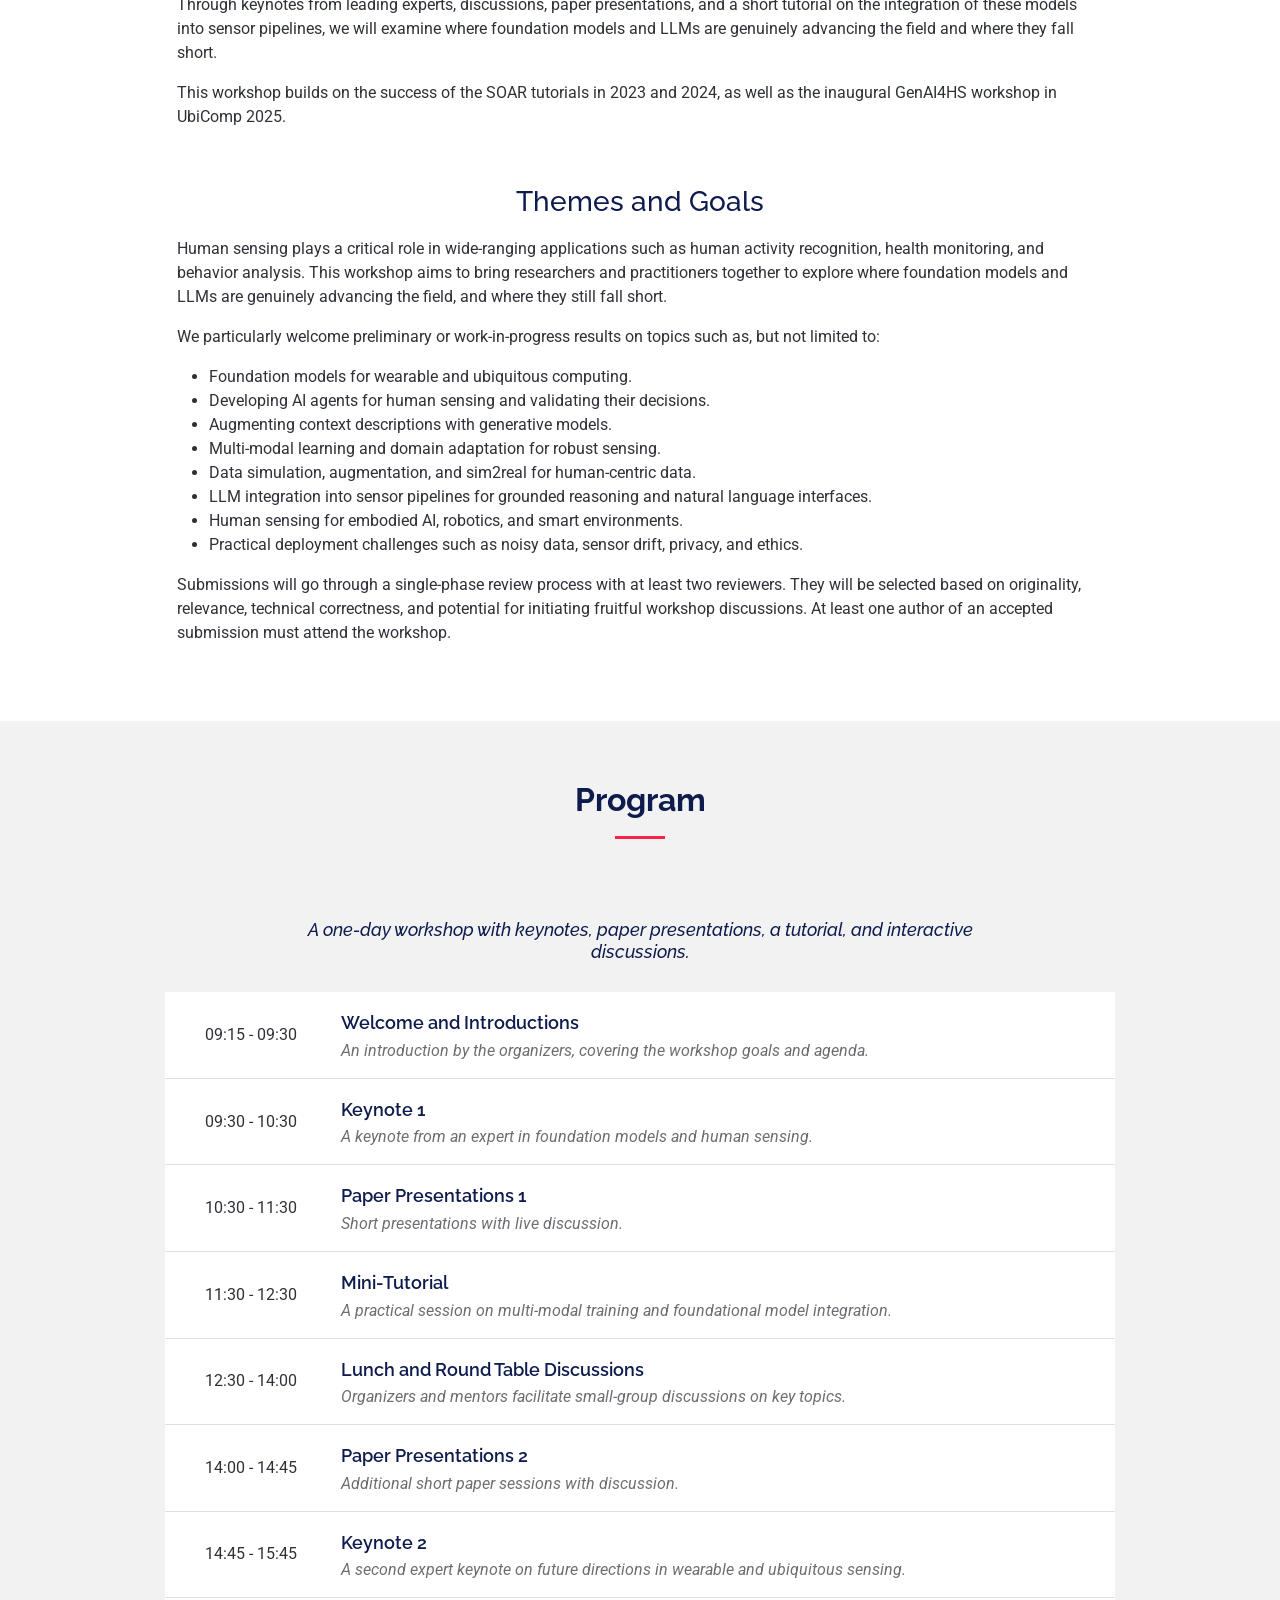
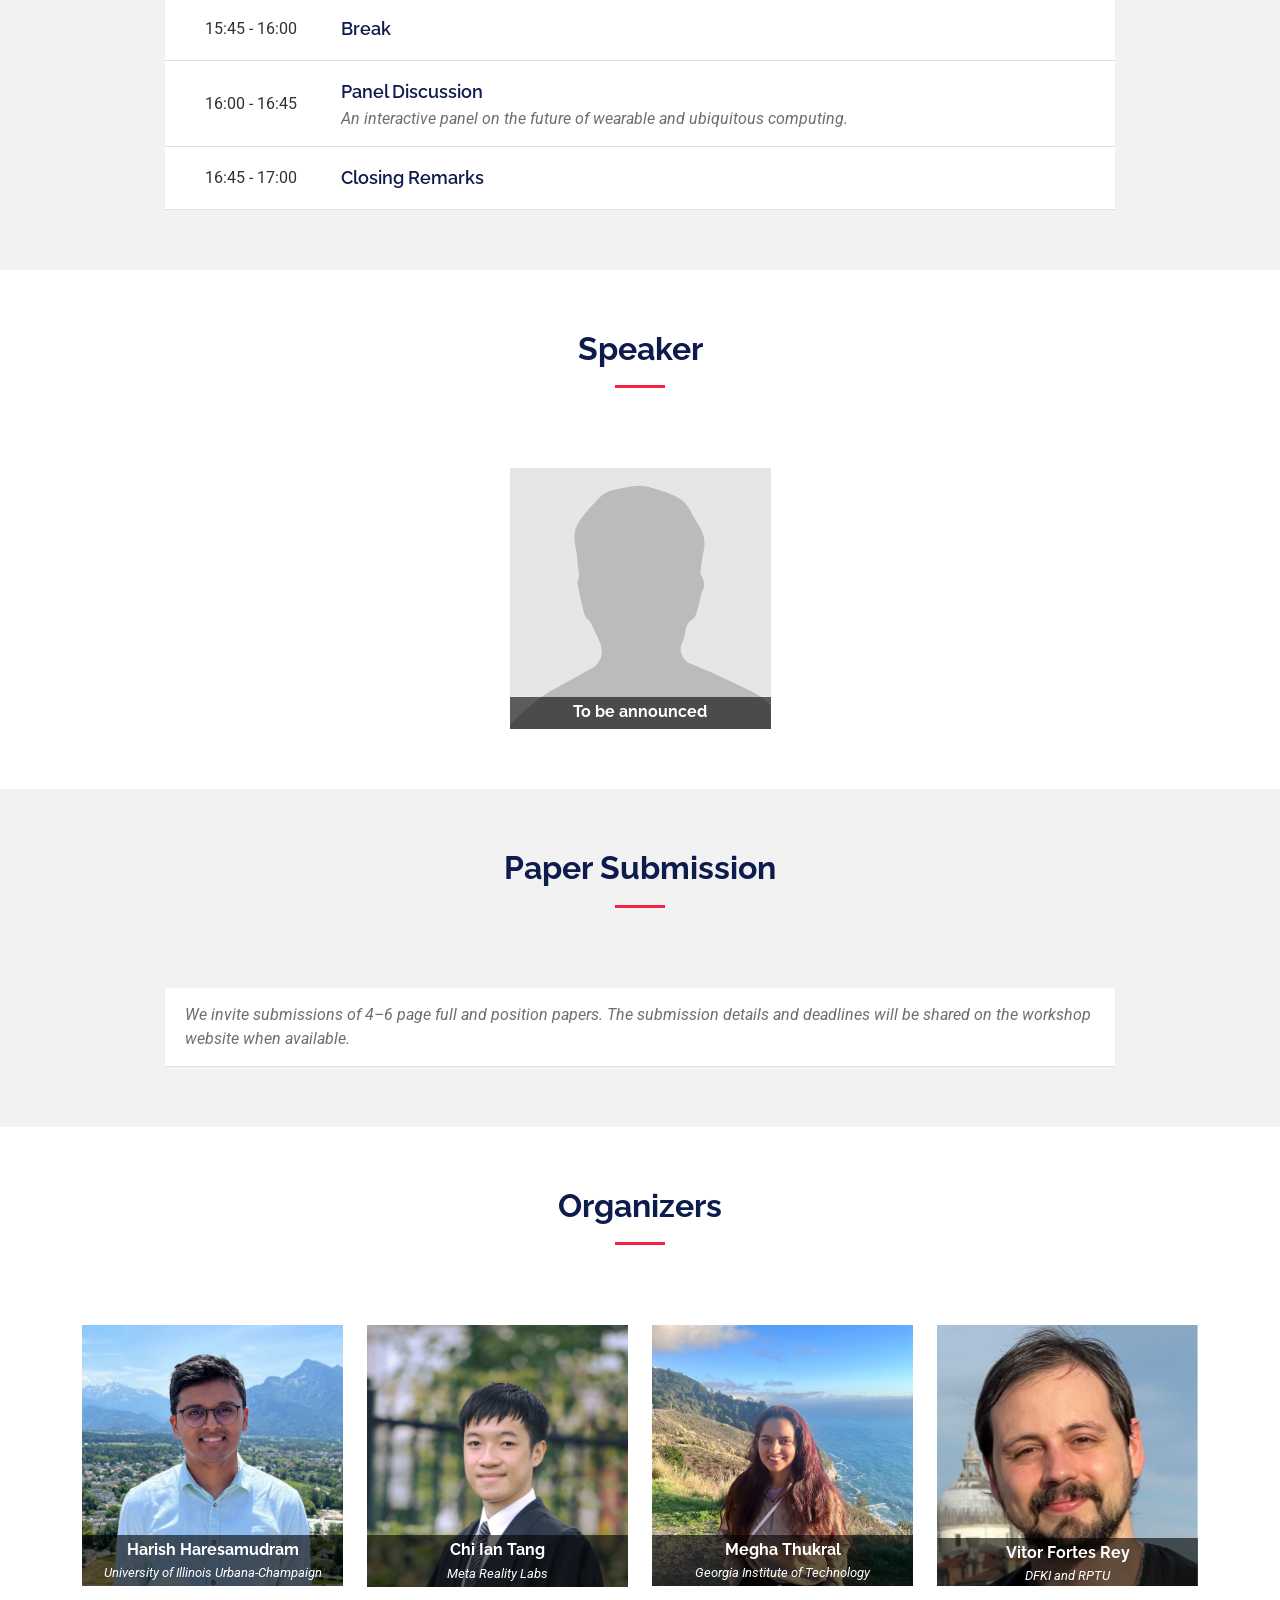
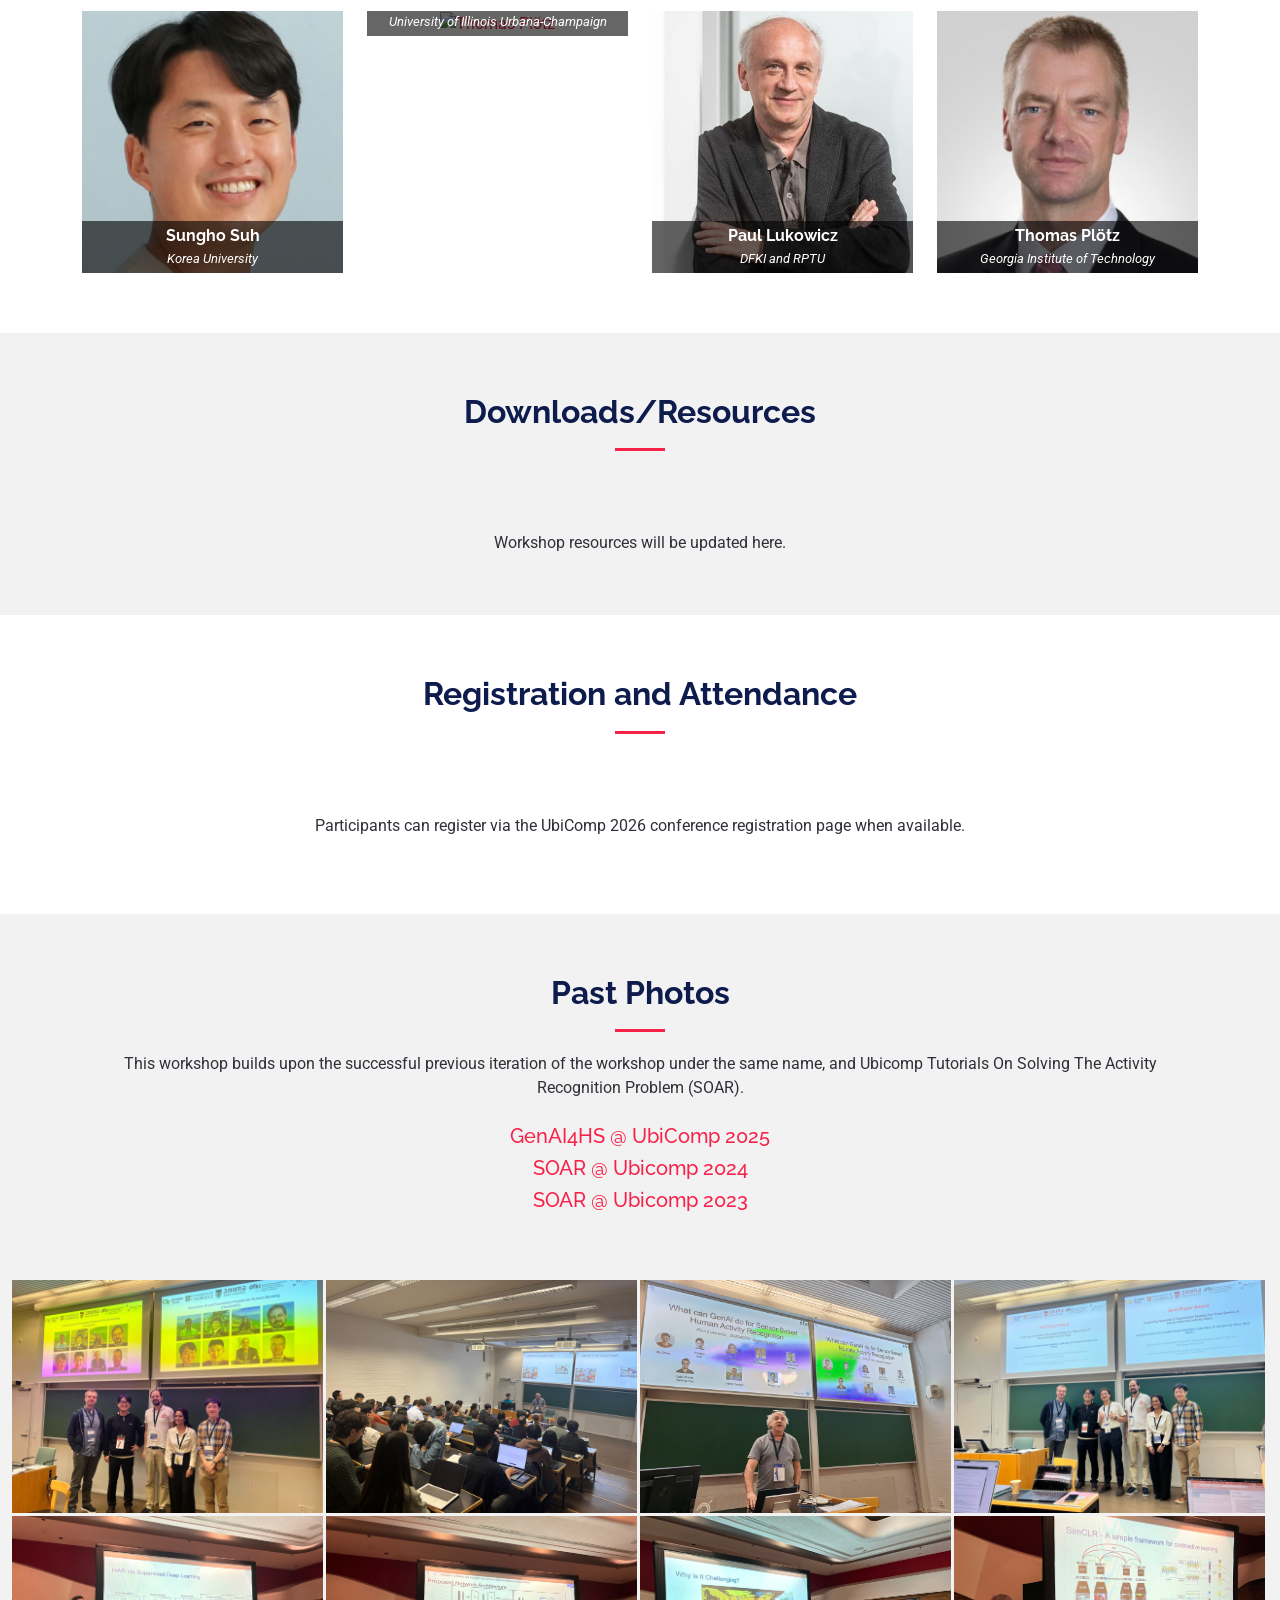
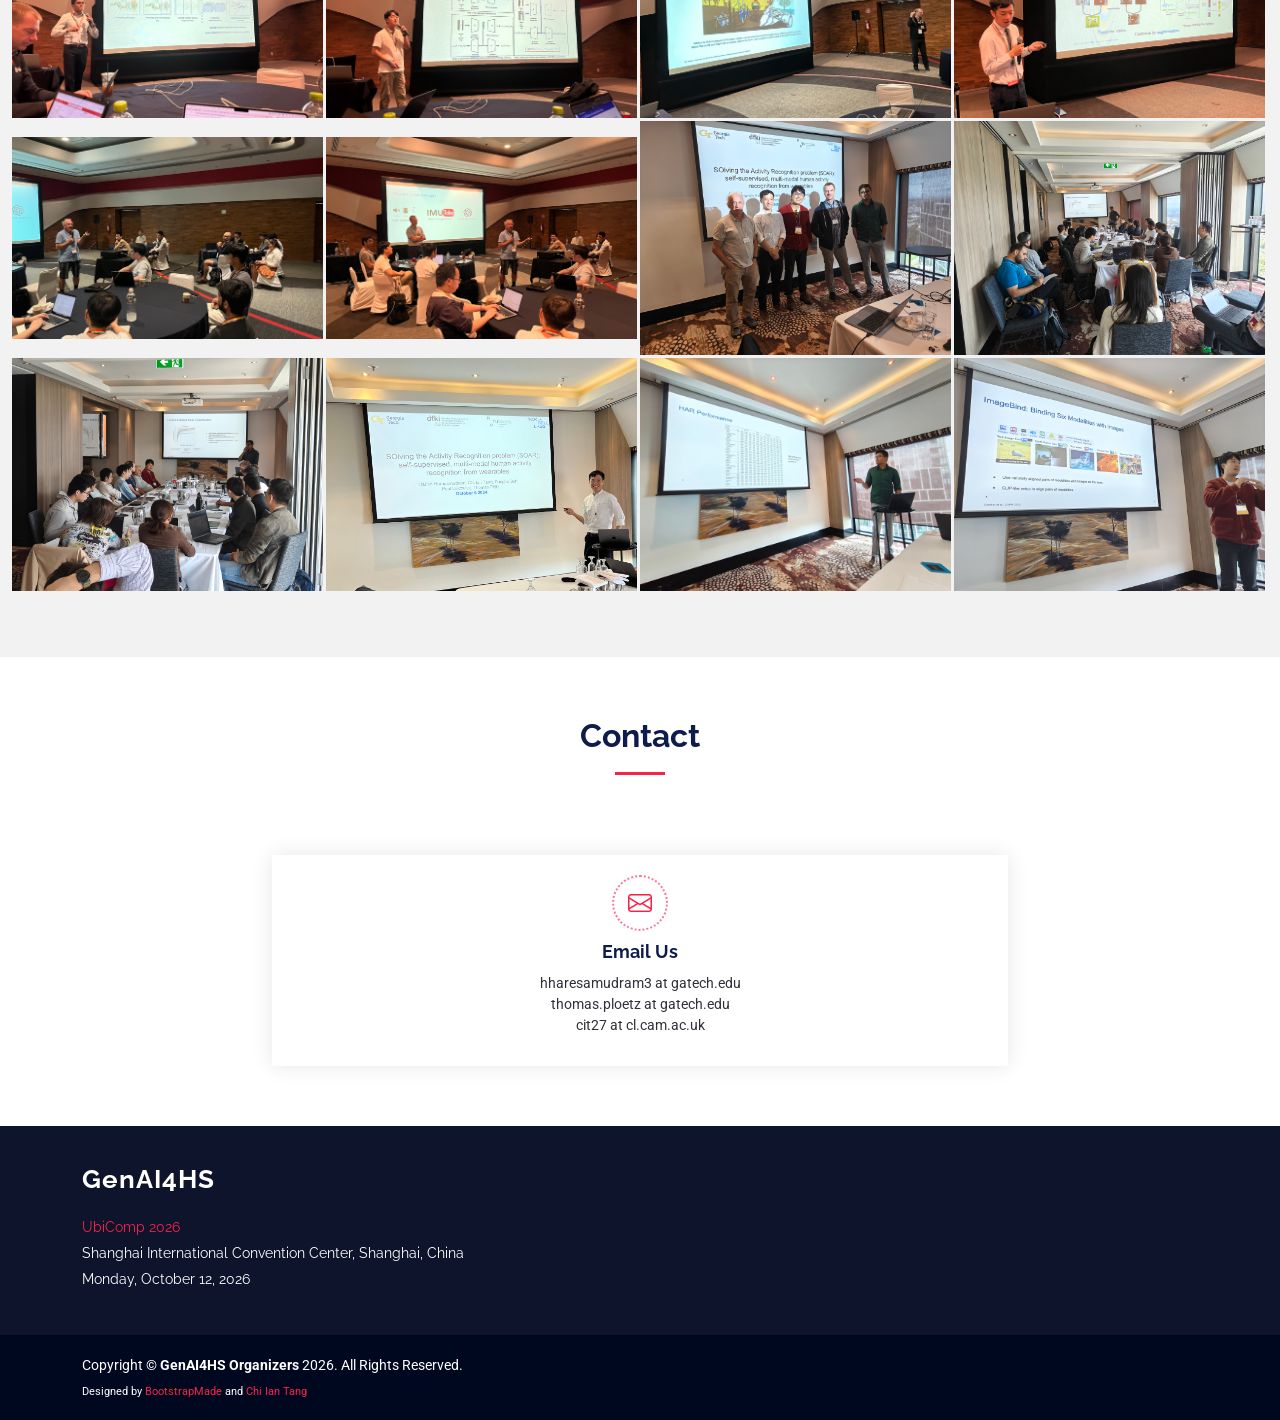
==== commit 3815d039: "Updated Content" ====
--- a/2026/index.html
+++ b/2026/index.html
@@ -74,7 +74,7 @@
 
       <div class="container d-flex flex-column align-items-center text-center mt-auto">
         <h2 data-aos="fade-in">The 2nd Workshop on Generative AI and Foundation Models for Human Sensing</h2>
-        <h2 data-aos="fade-in"><span>GenAI4HS 2026 <a href="https://sigchi.org/events/ubicomp-iswc-2026/"> @ UbiComp</a></span></h2>
+        <h2 data-aos="fade-in"><span>GenAI4HS 2026 <a href="https://www.ubicomp.org/ubicomp-iswc-2026/"> @ UbiComp</a></span></h2>
 
       </div>
 
@@ -83,11 +83,11 @@
           <div class="row">
             <div class="col-lg-6 text-center">
               <h2>Where</h2>
-              <p style="font-size: large;">Venue to be announced</p>
+              <p style="font-size: large;">3rd and 5th Floor<br>Shanghai International Convention Center (SICC)<br>2727 Riverside Ave, Pudong, Shanghai</p>
             </div>
             <div class="col-lg-6 text-center">
               <h2>When</h2>
-              <p style="font-size: large;">09:15 - 17:00<br>12 October 2026</p>
+              <p style="font-size: large;">09:15 - 17:00<br>October 12, 2026</p>
             </div>
           </div>
         </div>
@@ -131,7 +131,7 @@
             </div>
             <div class="row schedule-item"> 
               <div class="col-md-5 align-self-center text-md-center"><h4>Formatting</h4></div>
-              <div class="col-md-7 align-self-center text-md-center">Coming soon</div>
+              <div class="col-md-7 align-self-center text-md-center">The "acmart" template <br><a href="https://www.ubicomp.org/ubicomp-iswc-2026/formatting/">UbiComp / ISWC 2026 Publication Templates</a></div>
             </div>
             <!-- <div class="row schedule-item"> 
               <div class="col-md-5 align-self-center text-md-center"><h4>Paper Length</h4></div>
@@ -560,7 +560,8 @@
               <span class="sitename">GenAI4HS</span>
             </a>
             <div class="footer-contact col-12 text-center text-md-start">
-              <p>UbiComp 2026</p>
+              <p><a href="https://www.ubicomp.org/ubicomp-iswc-2026/">UbiComp 2026</a></p>
+              <p>Shanghai International Convention Center, Shanghai, China</p>
               <p>Monday, October 12, 2026</p>
             </div>
           </div>
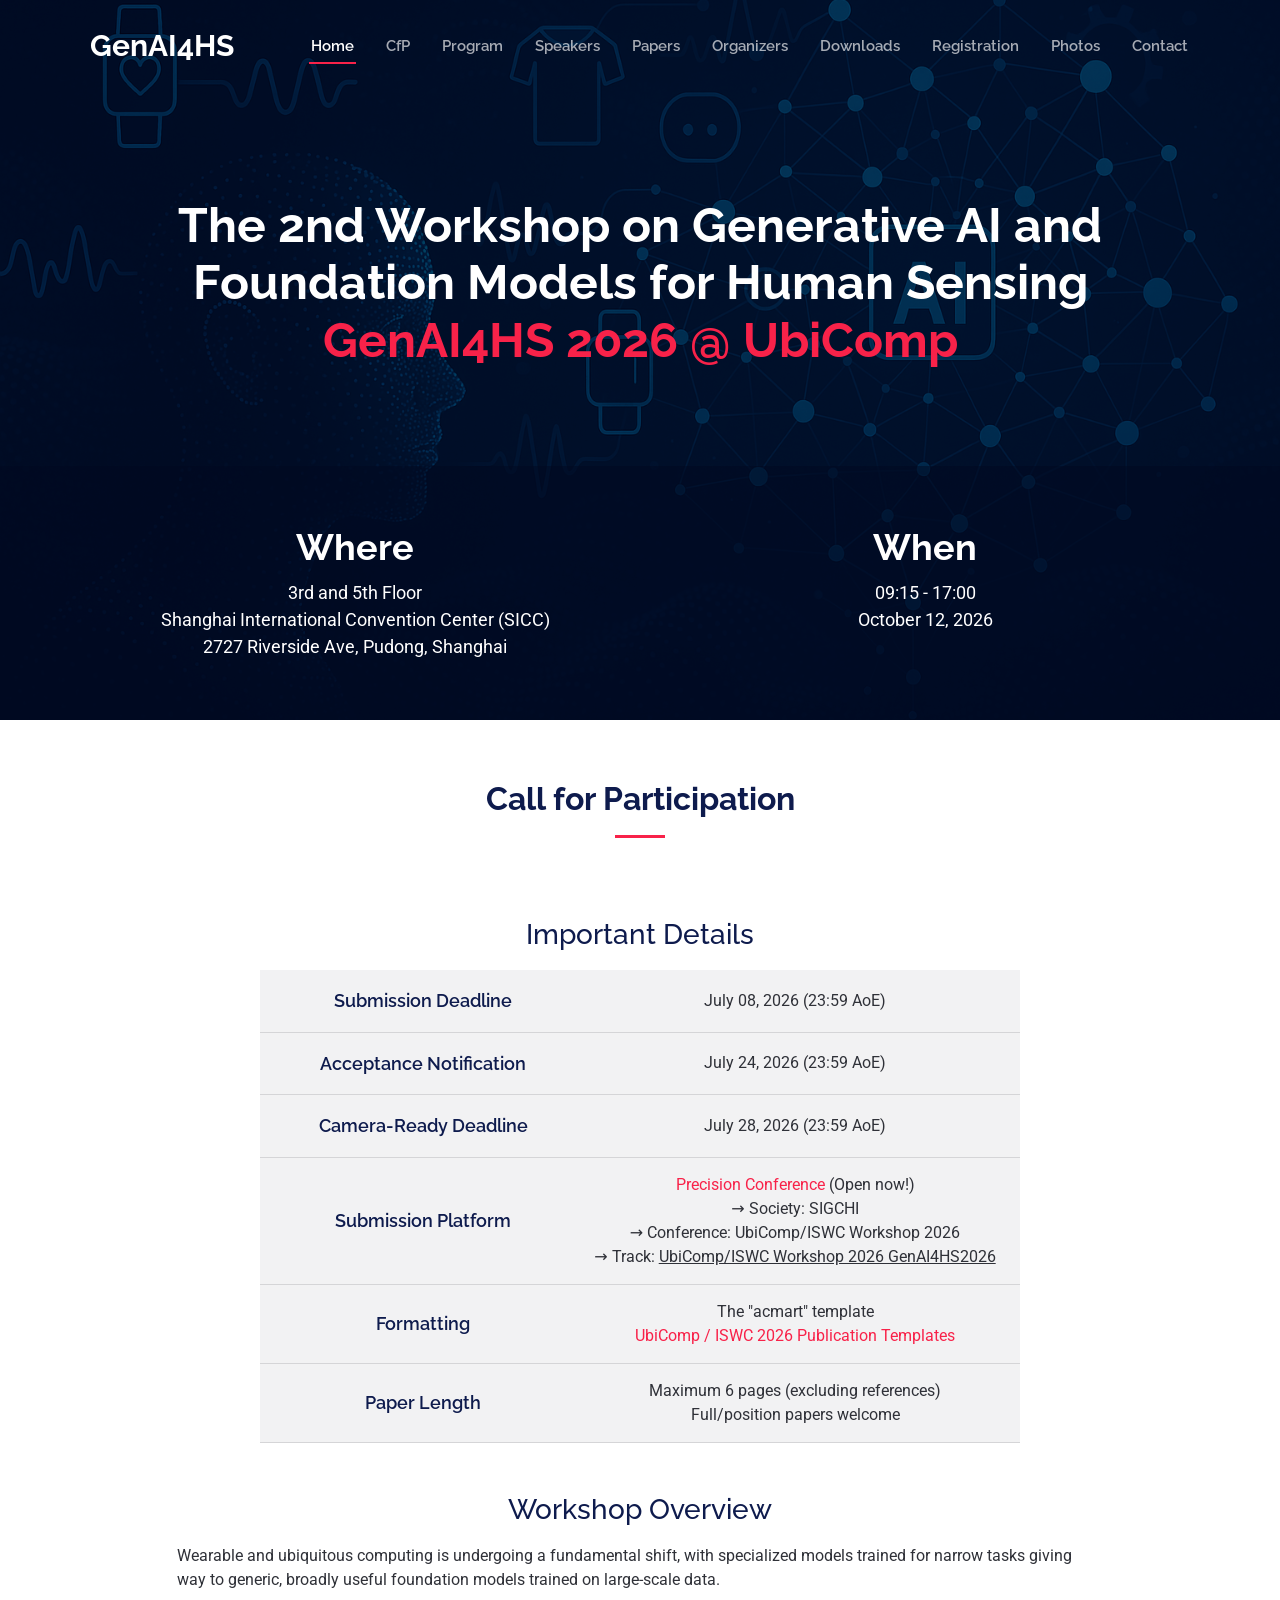
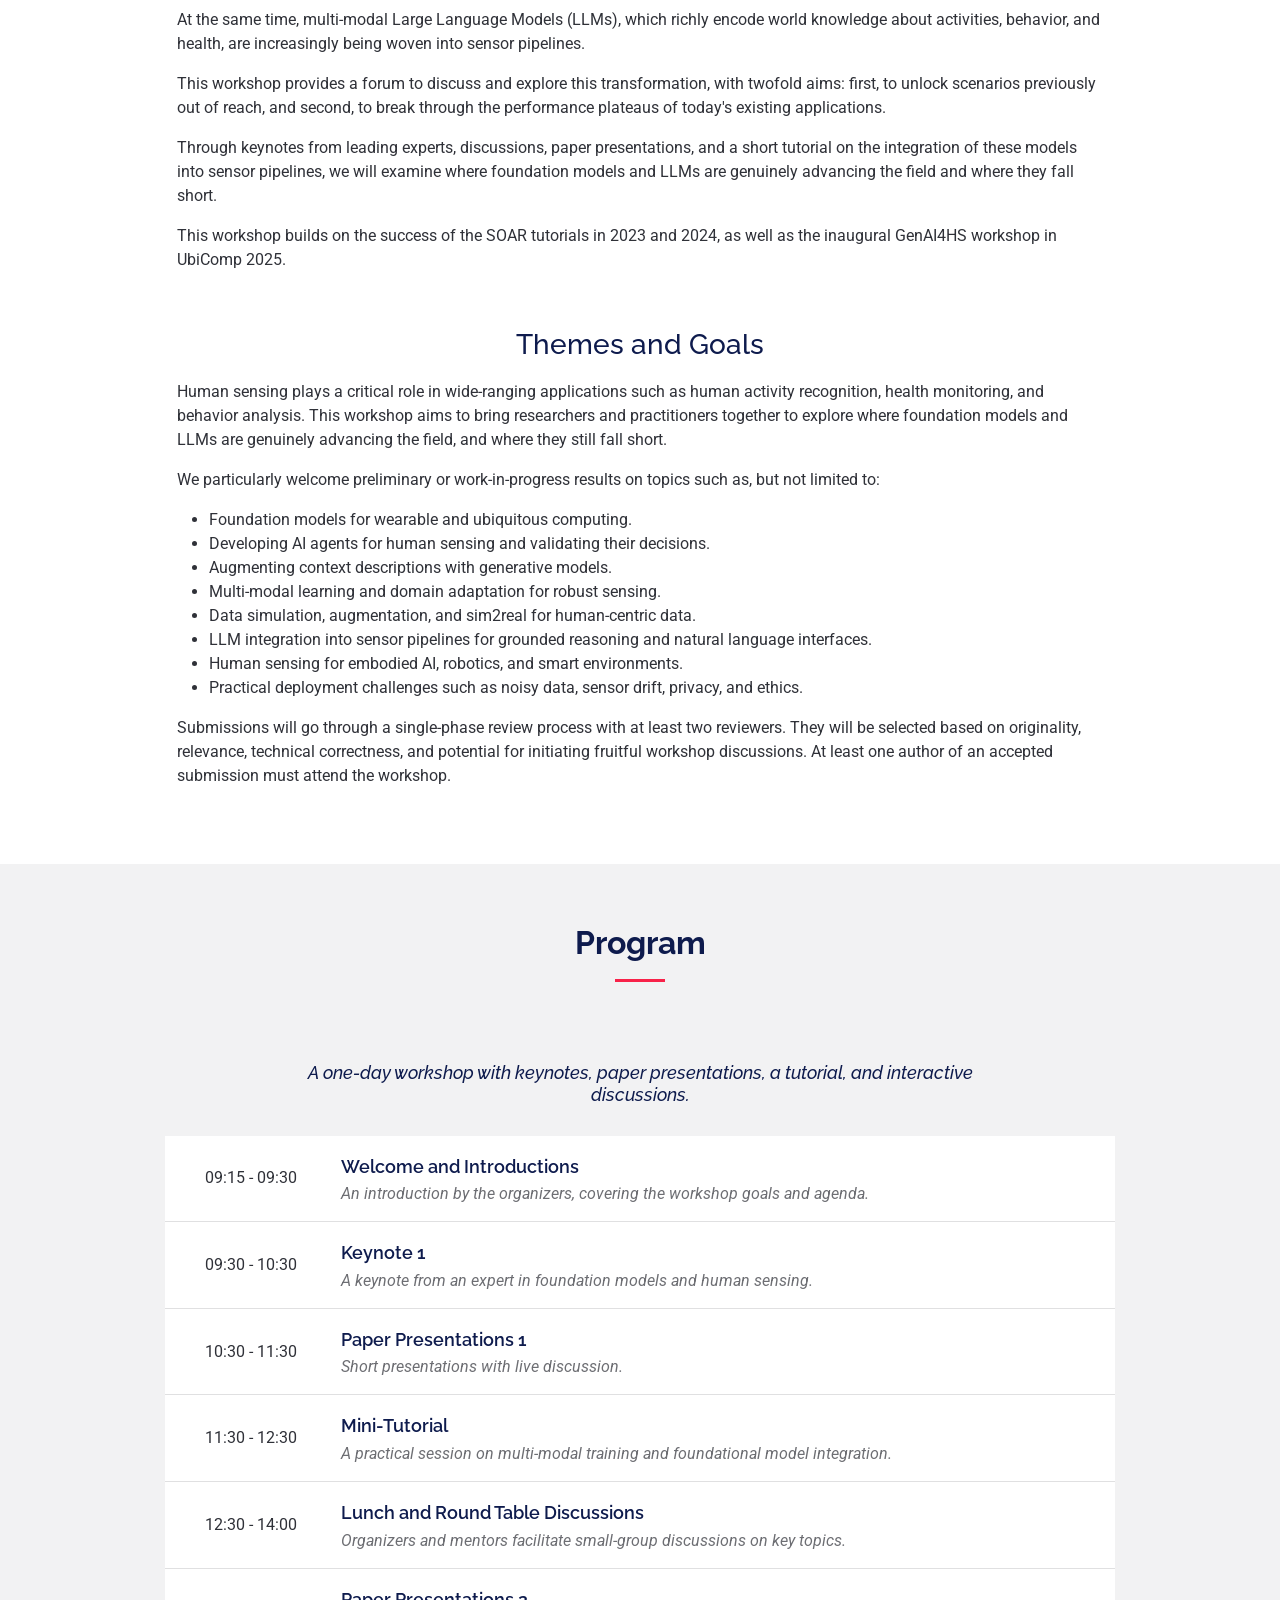
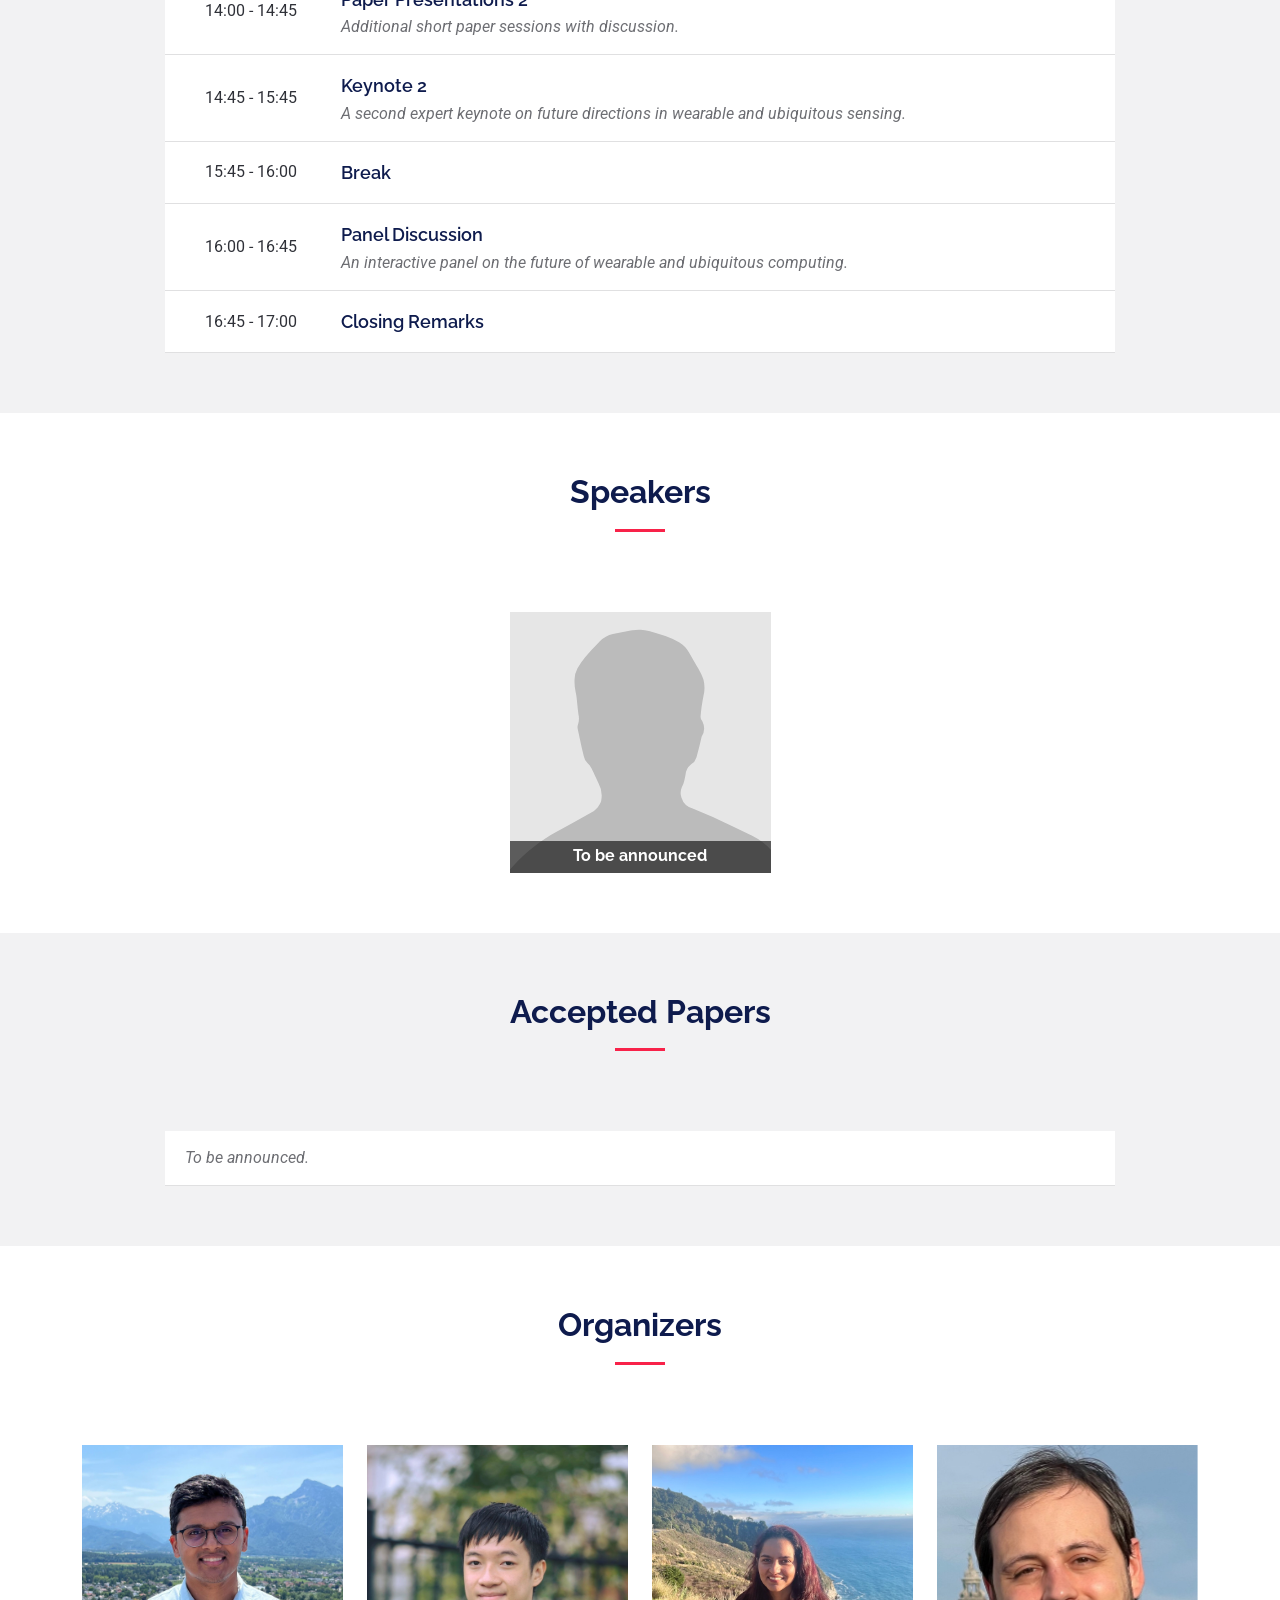
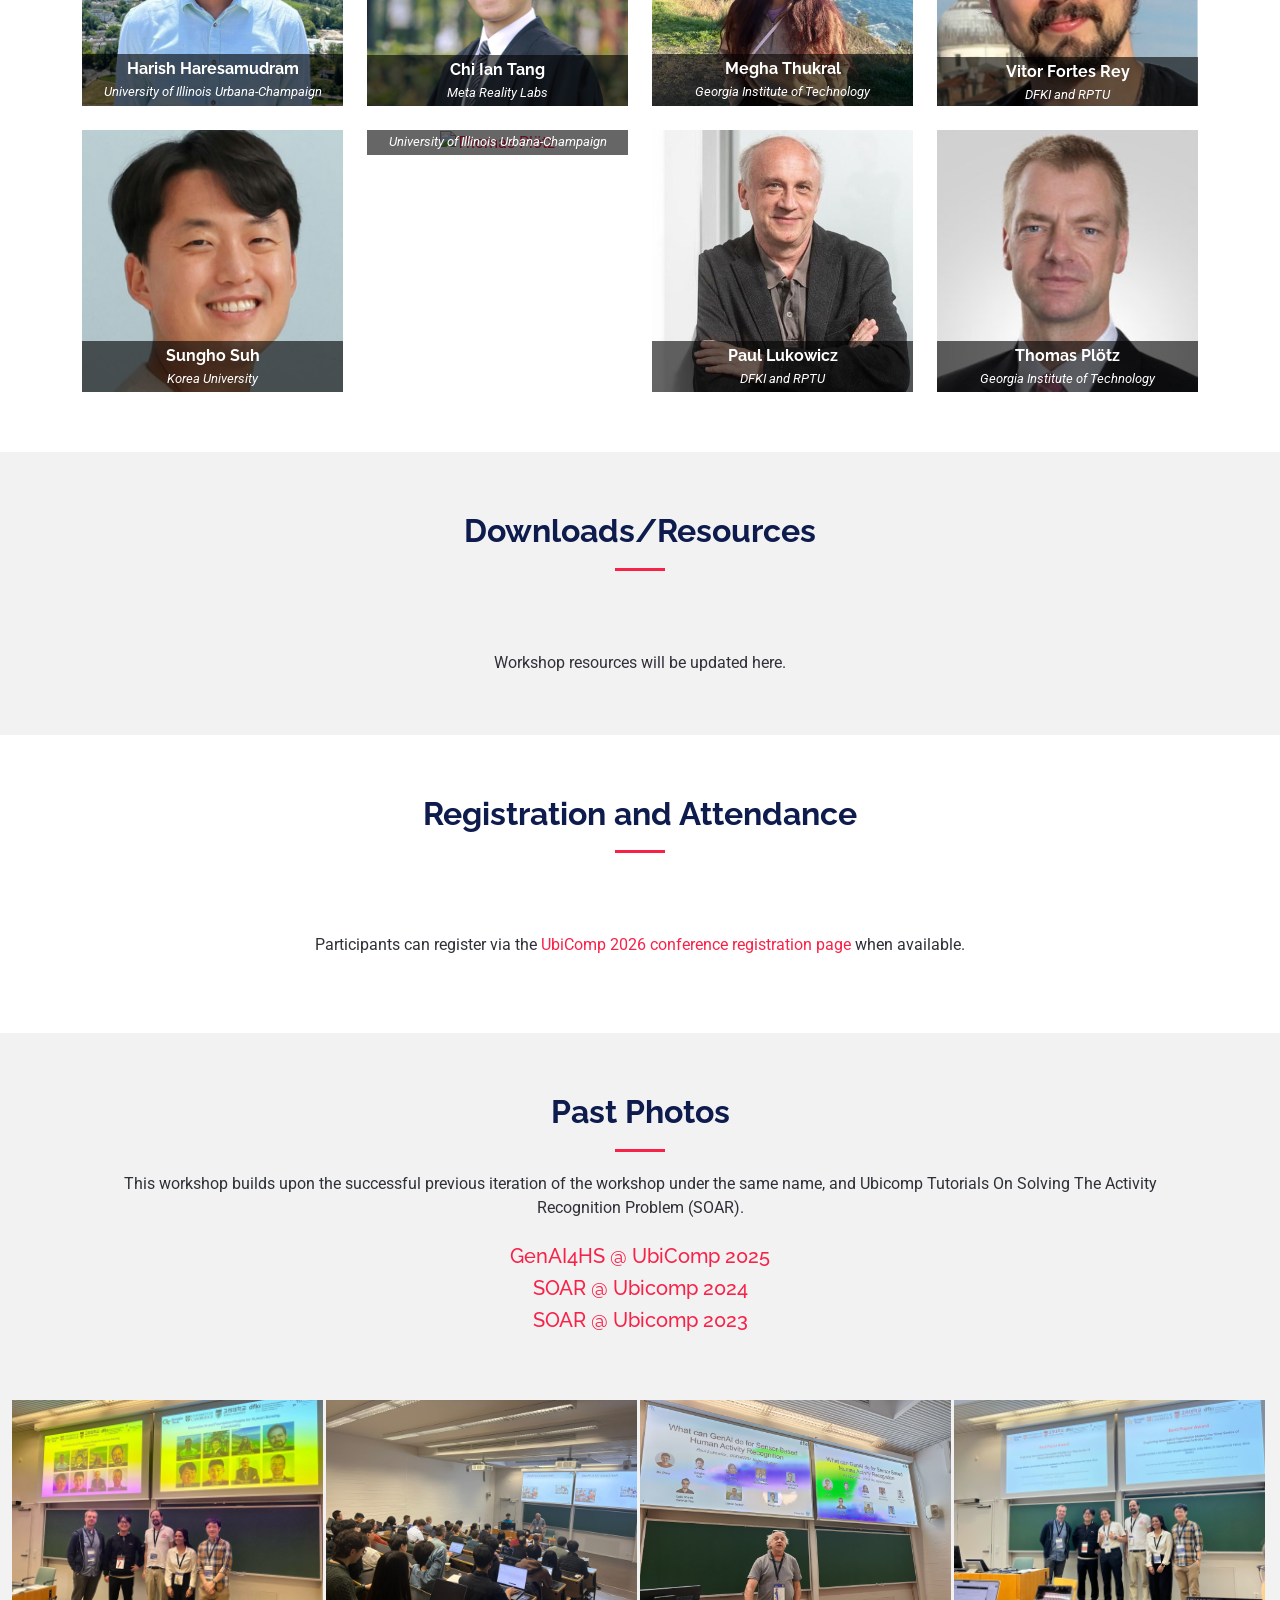
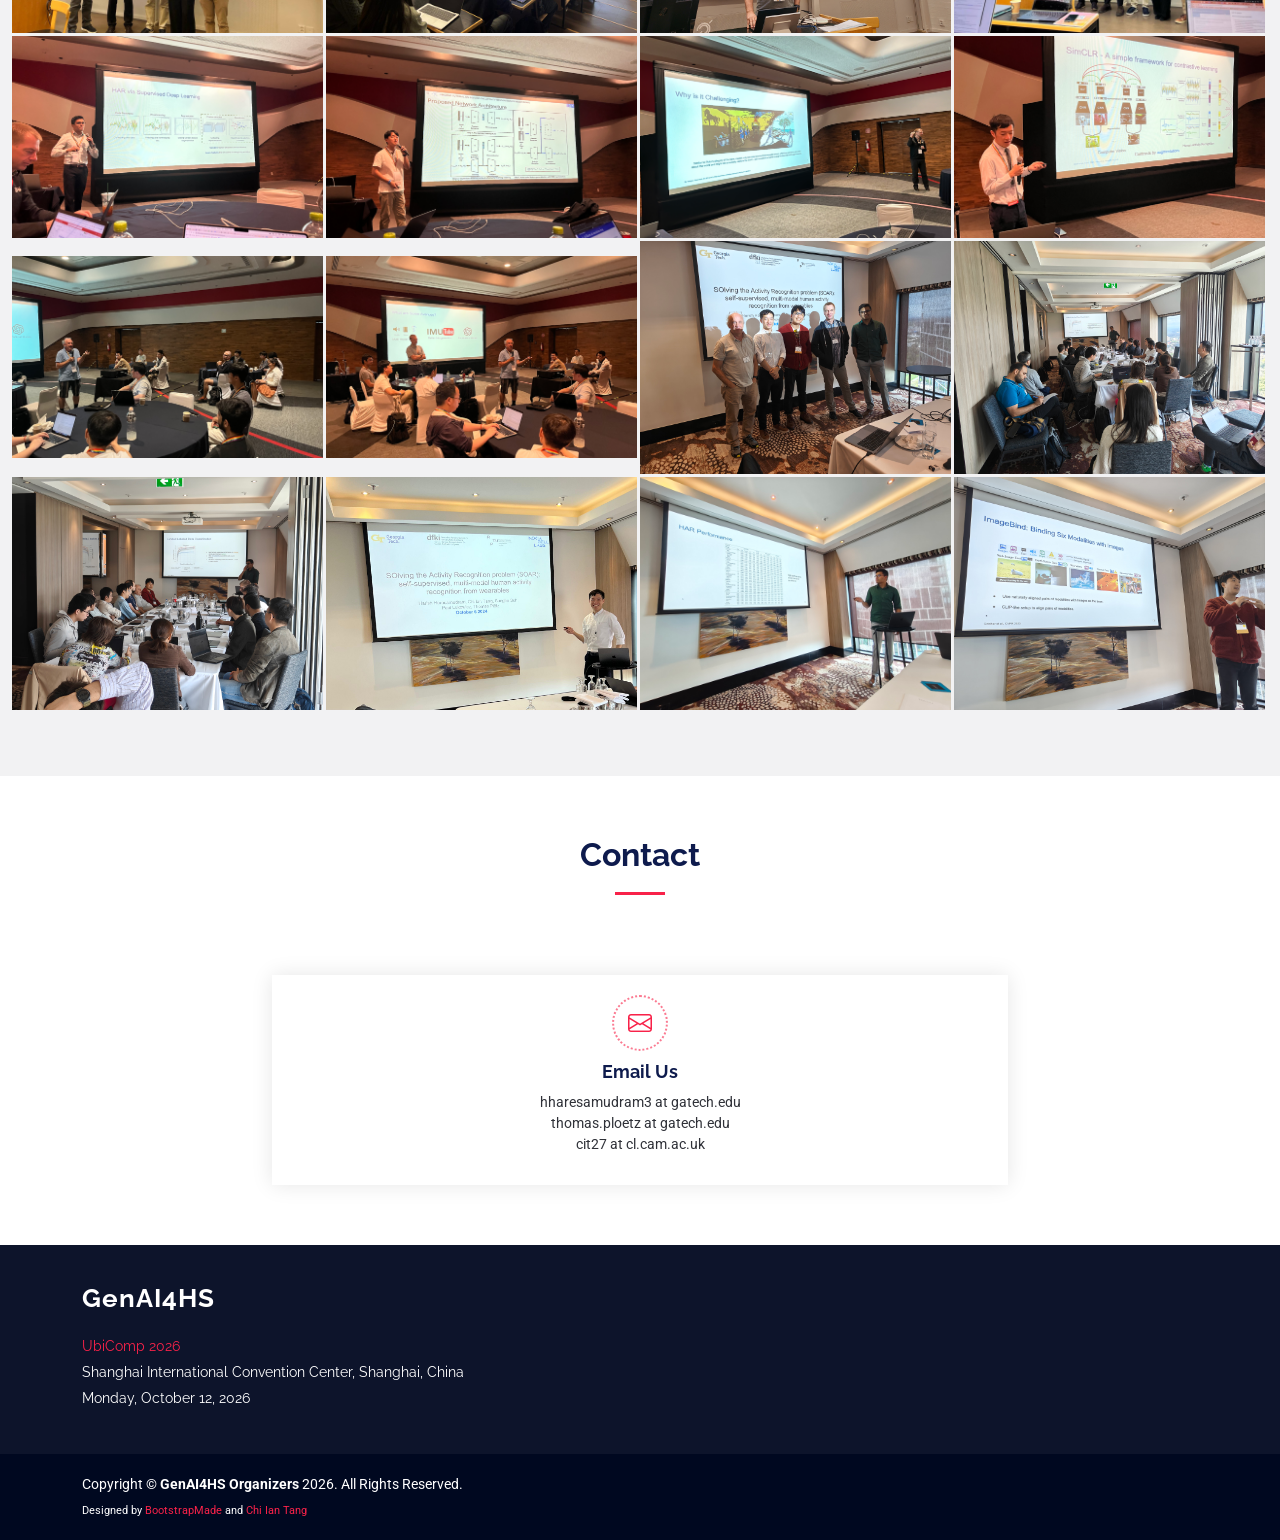
==== commit 823ed082: "Update" ====
--- a/2026/index.html
+++ b/2026/index.html
@@ -127,16 +127,16 @@
             </div>
             <div class="row schedule-item"> 
               <div class="col-md-5 align-self-center text-md-center"><h4>Submission Platform</h4></div>
-              <div class="col-md-7 align-self-center text-md-center"><a href="https://new.precisionconference.com/submissions">Precision Conference</a> (Open soon)</div>
+              <div class="col-md-7 align-self-center text-md-center"><a href="https://new.precisionconference.com/submissions">Precision Conference</a> (Open now!) <br> → Society: SIGCHI <br> → Conference: UbiComp/ISWC Workshop 2026 <br> → Track: <u>UbiComp/ISWC Workshop 2026 GenAI4HS2026</u></div>
             </div>
             <div class="row schedule-item"> 
               <div class="col-md-5 align-self-center text-md-center"><h4>Formatting</h4></div>
               <div class="col-md-7 align-self-center text-md-center">The "acmart" template <br><a href="https://www.ubicomp.org/ubicomp-iswc-2026/formatting/">UbiComp / ISWC 2026 Publication Templates</a></div>
             </div>
-            <!-- <div class="row schedule-item"> 
+            <div class="row schedule-item"> 
               <div class="col-md-5 align-self-center text-md-center"><h4>Paper Length</h4></div>
-              <div class="col-md-7 align-self-center text-md-center">4 - 6 pages (excluding references)</div>
-            </div> -->
+              <div class="col-md-7 align-self-center text-md-center">Maximum 6 pages (excluding references) <br> Full/position papers welcome</div>
+            </div>
           </div>
         </div>
 
@@ -277,7 +277,7 @@
 
       <!-- Section Title -->
       <div class="container section-title">
-        <h2>Speaker<br></h2>
+        <h2>Speakers<br></h2>
       </div><!-- End Section Title -->
 
       <div class="container">
@@ -309,7 +309,7 @@
     <!-- Accepted Section -->
     <section id="papers" class="schedule section light-background">
       <div class="container section-title">
-        <h2>Paper Submission</h2>
+        <h2>Accepted Papers</h2>
       </div>
 
       <div class="container">
@@ -317,7 +317,7 @@
           <div role="tabpanel" class="col-10" style="background-color: white;">
             <div class="row schedule-item">
               <div class="col-md-12 align-self-center">
-                <p>We invite submissions of 4–6 page full and position papers. The submission details and deadlines will be shared on the workshop website when available.</p>
+                <p>To be announced.</p>
               </div>
             </div>
           </div>
@@ -491,7 +491,7 @@
       <div class="container">
         <div class="row justify-content-center">
           <div class="col-12 text-center">
-            <p>Participants can register via the UbiComp 2026 conference registration page when available.</p>
+            <p>Participants can register via the <a href="https://www.ubicomp.org/ubicomp-iswc-2026/">UbiComp 2026 conference registration page</a> when available.</p>
           </div>
         </div>
       </div>
